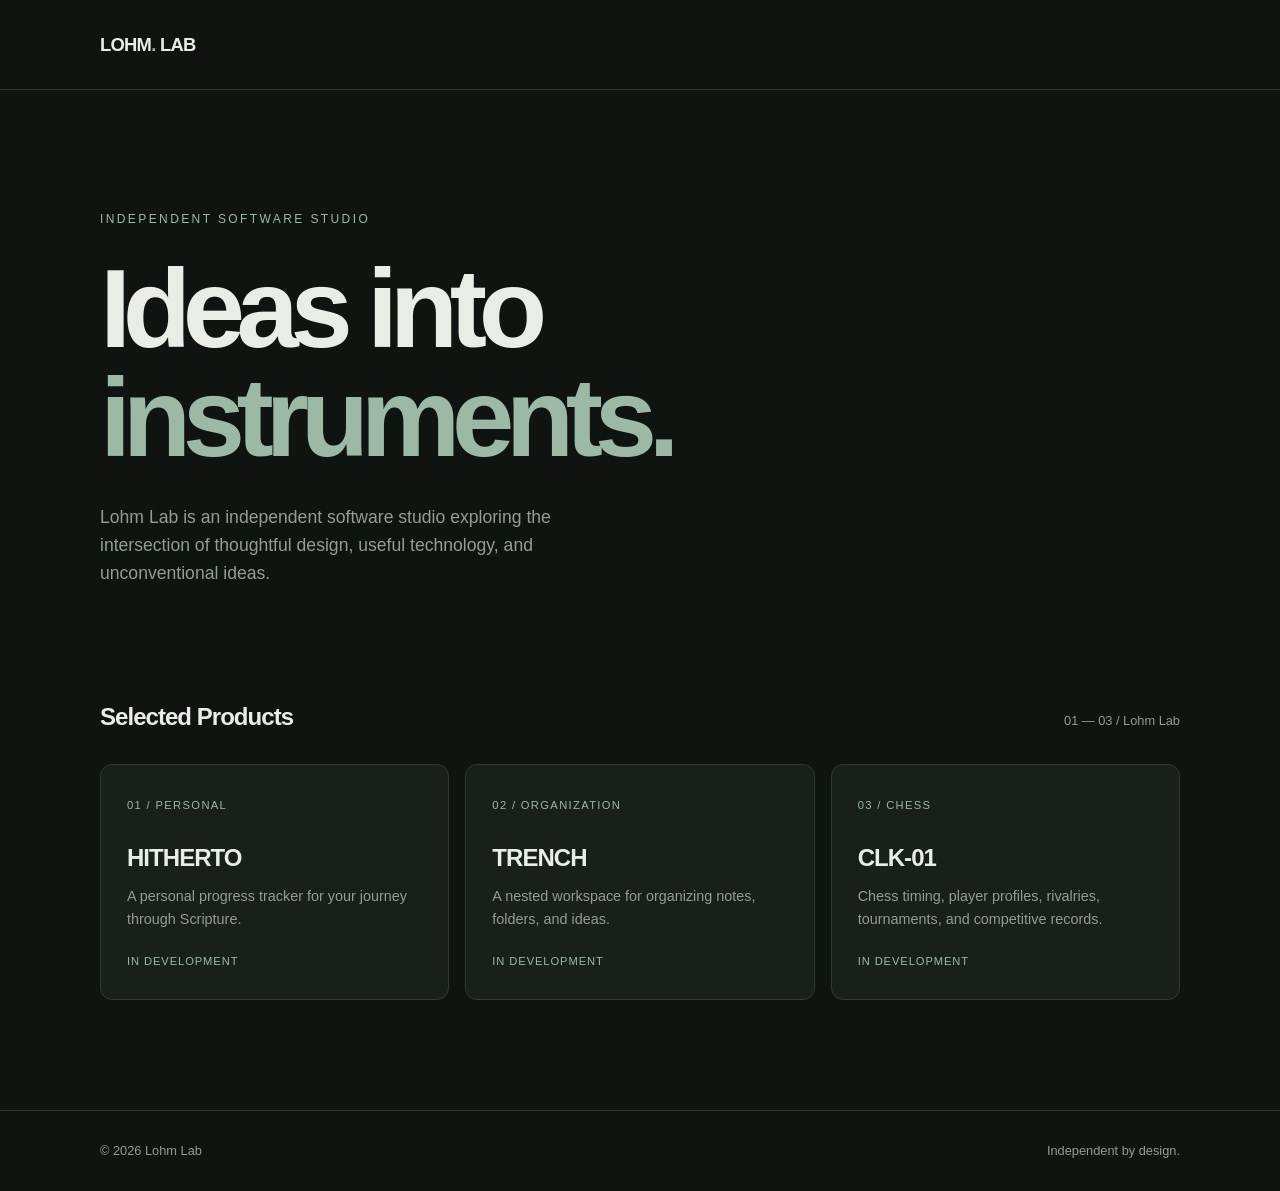
==== index.html @ 508ba2a9 "Create initial Lohm Lab homepage This file contains the complete HTML structure for the Lohm Lab web" ====
<!DOCTYPE html>
<html lang="en">
<head>
  <meta charset="UTF-8">
  <meta name="viewport" content="width=device-width, initial-scale=1.0">
  <meta name="theme-color" content="#101411">

  <title>Lohm Lab — Independent Software Studio</title>
  <meta name="description" content="Lohm Lab is an independent software studio creating thoughtful, useful digital products.">

  <style>
    :root {
      --background: #101411;
      --surface: #191f1b;
      --text: #e9ede6;
      --muted: #929d93;
      --accent: #9bb9a5;
      --border: #303a32;
    }

    * {
      box-sizing: border-box;
      margin: 0;
      padding: 0;
    }

    body {
      background: var(--background);
      color: var(--text);
      font-family: Inter, -apple-system, BlinkMacSystemFont,
        "Segoe UI", sans-serif;
      line-height: 1.6;
    }

    .container {
      width: min(1080px, 88%);
      margin: auto;
    }

    header {
      padding: 30px 0;
      border-bottom: 1px solid var(--border);
    }

    .brand {
      font-size: 1.15rem;
      font-weight: 650;
      letter-spacing: -0.04em;
    }

    .brand span {
      color: var(--accent);
    }

    .hero {
      padding: 120px 0 110px;
    }

    .eyebrow {
      color: var(--accent);
      font-size: .75rem;
      letter-spacing: .2em;
      text-transform: uppercase;
      margin-bottom: 24px;
    }

    h1 {
      font-size: clamp(3.5rem, 9vw, 7rem);
      line-height: .98;
      letter-spacing: -.075em;
      font-weight: 600;
      max-width: 850px;
    }

    h1 span {
      color: var(--accent);
    }

    .intro {
      color: var(--muted);
      font-size: 1.1rem;
      max-width: 490px;
      margin-top: 30px;
    }

    .section-heading {
      display: flex;
      justify-content: space-between;
      align-items: baseline;
      gap: 20px;
      margin-bottom: 28px;
    }

    h2 {
      font-size: 1.5rem;
      letter-spacing: -.04em;
    }

    .section-heading p {
      color: var(--muted);
      font-size: .8rem;
    }

    .products {
      display: grid;
      grid-template-columns: repeat(3, 1fr);
      gap: 16px;
      padding-bottom: 110px;
    }

    .product {
      background: var(--surface);
      border: 1px solid var(--border);
      border-radius: 12px;
      padding: 26px;
      min-height: 210px;
      transition: border-color .2s, transform .2s;
    }

    .product:hover {
      border-color: var(--accent);
      transform: translateY(-3px);
    }

    .product small {
      color: var(--accent);
      letter-spacing: .12em;
      font-size: .7rem;
    }

    .product h3 {
      font-size: 1.5rem;
      margin: 22px 0 8px;
      letter-spacing: -.04em;
    }

    .product p {
      color: var(--muted);
      font-size: .9rem;
    }

    .status {
      display: inline-block;
      margin-top: 22px;
      color: var(--accent);
      font-size: .7rem;
      letter-spacing: .08em;
      text-transform: uppercase;
    }

    footer {
      border-top: 1px solid var(--border);
      padding: 30px 0;
      color: var(--muted);
      font-size: .8rem;
    }

    .footer-content {
      display: flex;
      justify-content: space-between;
      flex-wrap: wrap;
      gap: 12px;
    }

    @media (max-width: 700px) {
      .hero {
        padding: 85px 0;
      }

      .products {
        grid-template-columns: 1fr;
      }

      .section-heading {
        align-items: flex-start;
        flex-direction: column;
      }
    }
  </style>
</head>

<body>
  <header>
    <div class="container brand">
      LOHM<span>.</span> LAB
    </div>
  </header>

  <main>
    <section class="container hero">
      <p class="eyebrow">Independent Software Studio</p>

      <h1>
        Ideas into<br>
        <span>instruments.</span>
      </h1>

      <p class="intro">
        Lohm Lab is an independent software studio
        exploring the intersection of thoughtful design,
        useful technology, and unconventional ideas.
      </p>
    </section>

    <section class="container">
      <div class="section-heading">
        <h2>Selected Products</h2>
        <p>01 — 03 / Lohm Lab</p>
      </div>

      <div class="products">
        <article class="product">
          <small>01 / PERSONAL</small>
          <h3>HITHERTO</h3>
          <p>
            A personal progress tracker for your journey
            through Scripture.
          </p>
          <span class="status">In Development</span>
        </article>

        <article class="product">
          <small>02 / ORGANIZATION</small>
          <h3>TRENCH</h3>
          <p>
            A nested workspace for organizing notes,
            folders, and ideas.
          </p>
          <span class="status">In Development</span>
        </article>

        <article class="product">
          <small>03 / CHESS</small>
          <h3>CLK-01</h3>
          <p>
            Chess timing, player profiles, rivalries,
            tournaments, and competitive records.
          </p>
          <span class="status">In Development</span>
        </article>
      </div>
    </section>
  </main>

  <footer>
    <div class="container footer-content">
      <span>© 2026 Lohm Lab</span>
      <span>Independent by design.</span>
    </div>
  </footer>
</body>
</html>
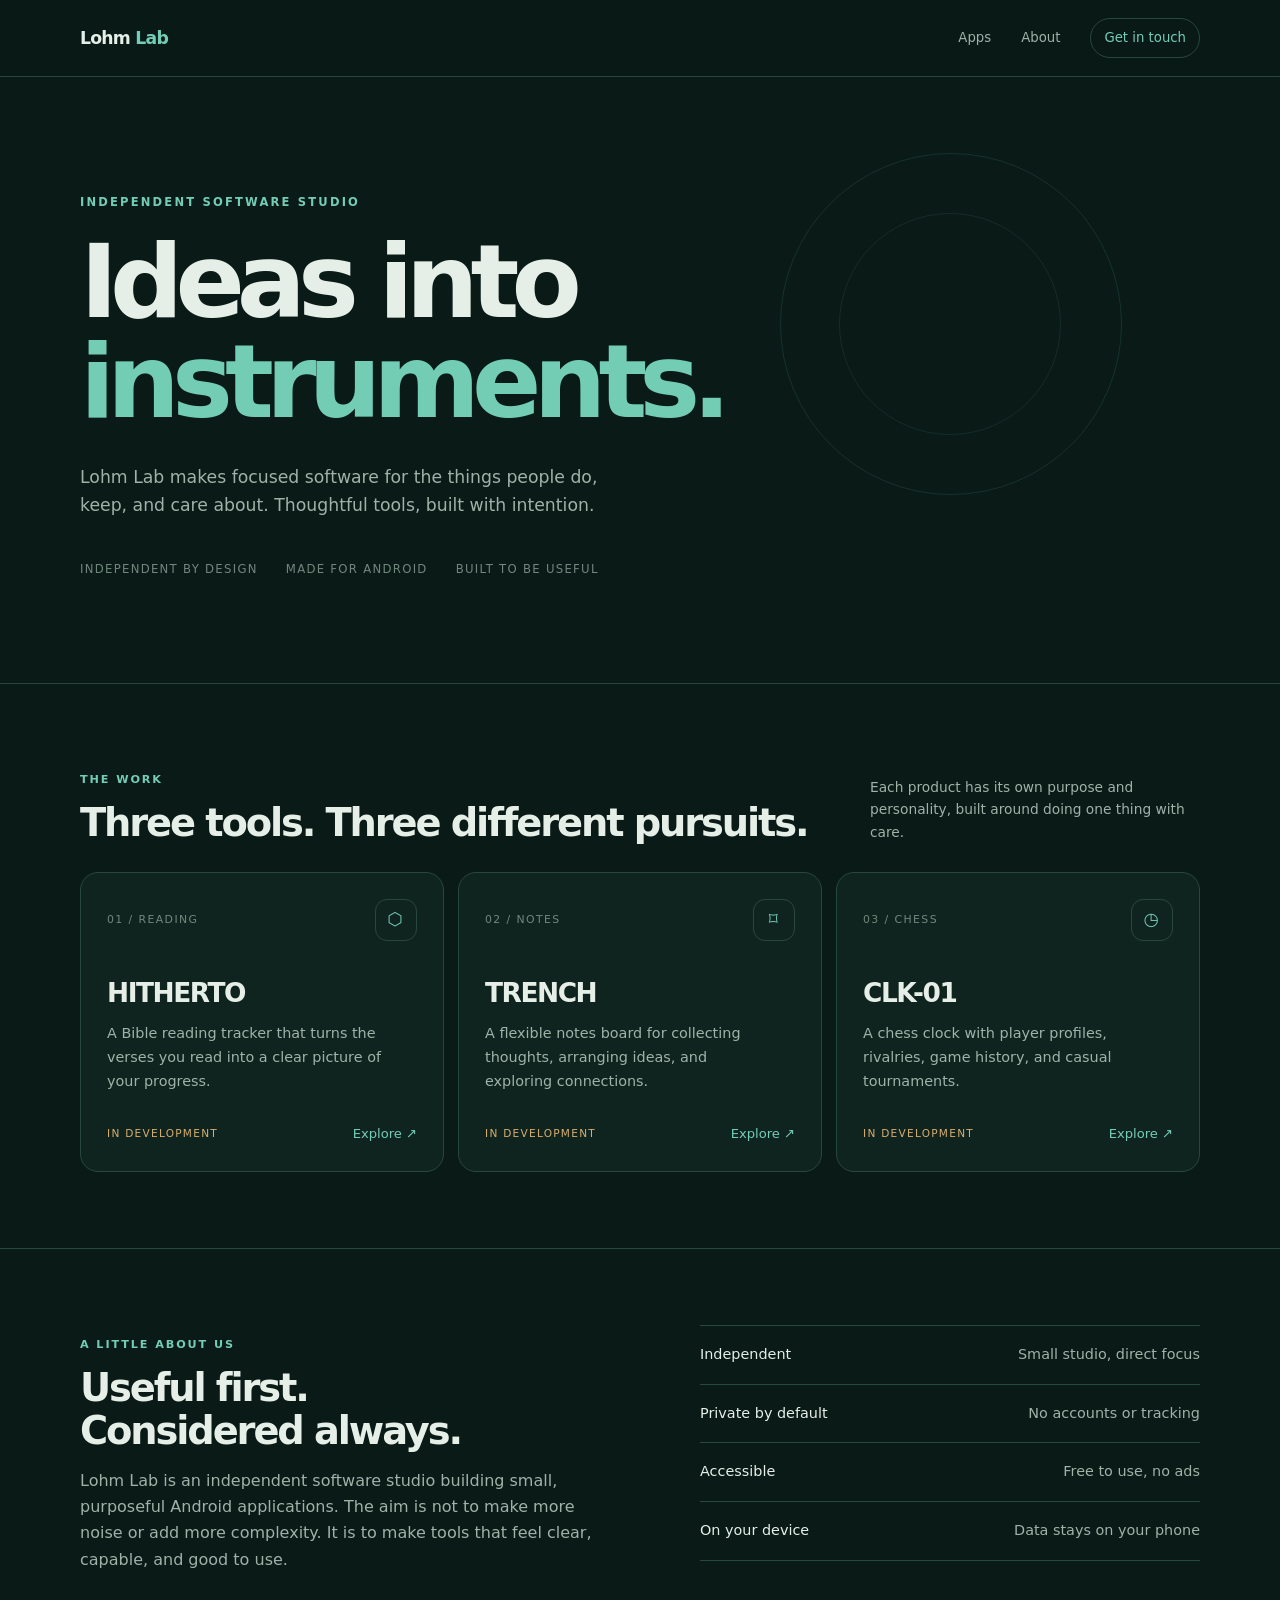
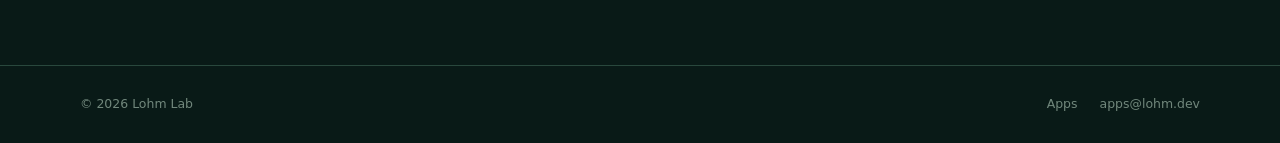
==== commit 46380b4a: "Add files via upload" ====
--- a/index.html
+++ b/index.html
@@ -1,253 +1,85 @@
-
-<!DOCTYPE html>
+<!doctype html>
 <html lang="en">
 <head>
-  <meta charset="UTF-8">
-  <meta name="viewport" content="width=device-width, initial-scale=1.0">
-  <meta name="theme-color" content="#101411">
+  <meta charset="utf-8">
+  <meta name="viewport" content="width=device-width, initial-scale=1">
+  <meta name="theme-color" content="#091a17">
+  <meta name="description" content="Lohm Lab is an independent software studio making thoughtful, useful Android apps.">
+  <title>Lohm Lab — Ideas into instruments.</title>
+  <link rel="stylesheet" href="/assets/site.css">
+</head>
+<body>
+<header class="site-header">
+  <div class="container header-inner">
+    <a class="brand" href="/" aria-label="Lohm Lab home">Lohm <span class="brand-mark">Lab</span></a>
+    <nav class="nav" aria-label="Main navigation">
+      <a href="/#apps">Apps</a>
+      <a href="/#about">About</a>
+      <a class="contact-link" href="mailto:apps@lohm.dev">Get in touch</a>
+    </nav>
+  </div>
+</header>
+<main>
+  <section class="container hero">
+    <p class="eyebrow">Independent software studio</p>
+    <h1>Ideas into<br><span>instruments.</span></h1>
+    <p class="hero-copy">Lohm Lab makes focused software for the things people do, keep, and care about. Thoughtful tools, built with intention.</p>
+    <div class="hero-meta"><span>Independent by design</span><span>Made for Android</span><span>Built to be useful</span></div>
+  </section>
 
-  <title>Lohm Lab — Independent Software Studio</title>
-  <meta name="description" content="Lohm Lab is an independent software studio creating thoughtful, useful digital products.">
+  <section class="section" id="apps">
+    <div class="container">
+      <div class="section-head">
+        <div><p class="section-kicker">The work</p><h2>Three tools. Three different pursuits.</h2></div>
+        <p class="section-note">Each product has its own purpose and personality, built around doing one thing with care.</p>
+      </div>
+      <div class="product-grid">
+        <a class="product-card" href="/hitherto/">
+          <div class="card-top"><span>01 / Reading</span><span class="card-symbol">⬡</span></div>
+          <h3>HITHERTO</h3>
+          <p>A Bible reading tracker that turns the verses you read into a clear picture of your progress.</p>
+          <div class="card-bottom"><span class="status">In development</span><span class="text-link">Explore</span></div>
+        </a>
+        <a class="product-card" href="/trench/">
+          <div class="card-top"><span>02 / Notes</span><span class="card-symbol">⌑</span></div>
+          <h3>TRENCH</h3>
+          <p>A flexible notes board for collecting thoughts, arranging ideas, and exploring connections.</p>
+          <div class="card-bottom"><span class="status">In development</span><span class="text-link">Explore</span></div>
+        </a>
+        <a class="product-card" href="/clk-01/">
+          <div class="card-top"><span>03 / Chess</span><span class="card-symbol">◷</span></div>
+          <h3>CLK-01</h3>
+          <p>A chess clock with player profiles, rivalries, game history, and casual tournaments.</p>
+          <div class="card-bottom"><span class="status">In development</span><span class="text-link">Explore</span></div>
+        </a>
+      </div>
+    </div>
+  </section>
 
-  <style>
-    :root {
-      --background: #101411;
-      --surface: #191f1b;
-      --text: #e9ede6;
-      --muted: #929d93;
-      --accent: #9bb9a5;
-      --border: #303a32;
-    }
-
-    * {
-      box-sizing: border-box;
-      margin: 0;
-      padding: 0;
-    }
-
-    body {
-      background: var(--background);
-      color: var(--text);
-      font-family: Inter, -apple-system, BlinkMacSystemFont,
-        "Segoe UI", sans-serif;
-      line-height: 1.6;
-    }
-
-    .container {
-      width: min(1080px, 88%);
-      margin: auto;
-    }
-
-    header {
-      padding: 30px 0;
-      border-bottom: 1px solid var(--border);
-    }
-
-    .brand {
-      font-size: 1.15rem;
-      font-weight: 650;
-      letter-spacing: -0.04em;
-    }
-
-    .brand span {
-      color: var(--accent);
-    }
-
-    .hero {
-      padding: 120px 0 110px;
-    }
-
-    .eyebrow {
-      color: var(--accent);
-      font-size: .75rem;
-      letter-spacing: .2em;
-      text-transform: uppercase;
-      margin-bottom: 24px;
-    }
-
-    h1 {
-      font-size: clamp(3.5rem, 9vw, 7rem);
-      line-height: .98;
-      letter-spacing: -.075em;
-      font-weight: 600;
-      max-width: 850px;
-    }
-
-    h1 span {
-      color: var(--accent);
-    }
-
-    .intro {
-      color: var(--muted);
-      font-size: 1.1rem;
-      max-width: 490px;
-      margin-top: 30px;
-    }
-
-    .section-heading {
-      display: flex;
-      justify-content: space-between;
-      align-items: baseline;
-      gap: 20px;
-      margin-bottom: 28px;
-    }
-
-    h2 {
-      font-size: 1.5rem;
-      letter-spacing: -.04em;
-    }
-
-    .section-heading p {
-      color: var(--muted);
-      font-size: .8rem;
-    }
-
-    .products {
-      display: grid;
-      grid-template-columns: repeat(3, 1fr);
-      gap: 16px;
-      padding-bottom: 110px;
-    }
-
-    .product {
-      background: var(--surface);
-      border: 1px solid var(--border);
-      border-radius: 12px;
-      padding: 26px;
-      min-height: 210px;
-      transition: border-color .2s, transform .2s;
-    }
-
-    .product:hover {
-      border-color: var(--accent);
-      transform: translateY(-3px);
-    }
-
-    .product small {
-      color: var(--accent);
-      letter-spacing: .12em;
-      font-size: .7rem;
-    }
-
-    .product h3 {
-      font-size: 1.5rem;
-      margin: 22px 0 8px;
-      letter-spacing: -.04em;
-    }
-
-    .product p {
-      color: var(--muted);
-      font-size: .9rem;
-    }
-
-    .status {
-      display: inline-block;
-      margin-top: 22px;
-      color: var(--accent);
-      font-size: .7rem;
-      letter-spacing: .08em;
-      text-transform: uppercase;
-    }
-
-    footer {
-      border-top: 1px solid var(--border);
-      padding: 30px 0;
-      color: var(--muted);
-      font-size: .8rem;
-    }
-
-    .footer-content {
-      display: flex;
-      justify-content: space-between;
-      flex-wrap: wrap;
-      gap: 12px;
-    }
-
-    @media (max-width: 700px) {
-      .hero {
-        padding: 85px 0;
-      }
-
-      .products {
-        grid-template-columns: 1fr;
-      }
-
-      .section-heading {
-        align-items: flex-start;
-        flex-direction: column;
-      }
-    }
-  </style>
-</head>
-
-<body>
-  <header>
-    <div class="container brand">
-      LOHM<span>.</span> LAB
+  <section class="section" id="about">
+    <div class="container principles">
+      <div>
+        <p class="section-kicker">A little about us</p>
+        <h2>Useful first.<br>Considered always.</h2>
+        <p class="principles-copy">Lohm Lab is an independent software studio building small, purposeful Android applications. The aim is not to make more noise or add more complexity. It is to make tools that feel clear, capable, and good to use.</p>
+      </div>
+      <div class="principles-list">
+        <div class="principle"><span>Independent</span><span>Small studio, direct focus</span></div>
+        <div class="principle"><span>Private by default</span><span>No accounts or tracking</span></div>
+        <div class="principle"><span>Accessible</span><span>Free to use, no ads</span></div>
+        <div class="principle"><span>On your device</span><span>Data stays on your phone</span></div>
+      </div>
     </div>
-  </header>
-
-  <main>
-    <section class="container hero">
-      <p class="eyebrow">Independent Software Studio</p>
-
-      <h1>
-        Ideas into<br>
-        <span>instruments.</span>
-      </h1>
-
-      <p class="intro">
-        Lohm Lab is an independent software studio
-        exploring the intersection of thoughtful design,
-        useful technology, and unconventional ideas.
-      </p>
-    </section>
-
-    <section class="container">
-      <div class="section-heading">
-        <h2>Selected Products</h2>
-        <p>01 — 03 / Lohm Lab</p>
-      </div>
-
-      <div class="products">
-        <article class="product">
-          <small>01 / PERSONAL</small>
-          <h3>HITHERTO</h3>
-          <p>
-            A personal progress tracker for your journey
-            through Scripture.
-          </p>
-          <span class="status">In Development</span>
-        </article>
-
-        <article class="product">
-          <small>02 / ORGANIZATION</small>
-          <h3>TRENCH</h3>
-          <p>
-            A nested workspace for organizing notes,
-            folders, and ideas.
-          </p>
-          <span class="status">In Development</span>
-        </article>
-
-        <article class="product">
-          <small>03 / CHESS</small>
-          <h3>CLK-01</h3>
-          <p>
-            Chess timing, player profiles, rivalries,
-            tournaments, and competitive records.
-          </p>
-          <span class="status">In Development</span>
-        </article>
-      </div>
-    </section>
-  </main>
-
-  <footer>
-    <div class="container footer-content">
-      <span>© 2026 Lohm Lab</span>
-      <span>Independent by design.</span>
+  </section>
+</main>
+<footer class="site-footer">
+  <div class="container footer-inner">
+    <span>© 2026 Lohm Lab</span>
+    <div class="footer-links">
+      <a href="/#apps">Apps</a>
+      <a href="mailto:apps@lohm.dev">apps@lohm.dev</a>
     </div>
-  </footer>
+  </div>
+</footer>
 </body>
 </html>
--- a/assets/site.css
+++ b/assets/site.css
@@ -0,0 +1,116 @@
+:root{
+  color-scheme:dark;
+  --bg:#091a17;
+  --surface:#10241f;
+  --surface-2:#163029;
+  --ink:#e6eee8;
+  --muted:#a0b2a8;
+  --faint:#71877c;
+  --accent:#73cdb5;
+  --accent-strong:#9be2ce;
+  --amber:#d6ad70;
+  --line:#29483d;
+  --max:1120px;
+  --radius:18px;
+}
+*{box-sizing:border-box}
+html{scroll-behavior:smooth;scroll-padding-top:100px}
+body{margin:0;background:var(--bg);color:var(--ink);font-family:Inter,ui-sans-serif,system-ui,-apple-system,"Segoe UI",sans-serif;line-height:1.65;-webkit-font-smoothing:antialiased}
+a{color:inherit;text-decoration:none}
+a:hover{color:var(--accent-strong)}
+button,a{-webkit-tap-highlight-color:transparent}
+.container{width:min(var(--max),calc(100% - 48px));margin-inline:auto}
+.site-header{position:sticky;top:0;z-index:20;background:rgba(9,26,23,.94);backdrop-filter:blur(14px);border-bottom:1px solid var(--line)}
+.header-inner{height:76px;display:flex;align-items:center;justify-content:space-between;gap:24px}
+.brand{font-size:1.08rem;font-weight:680;letter-spacing:-.045em}
+.brand-mark{color:var(--accent)}
+.nav{display:flex;align-items:center;gap:30px;color:var(--muted);font-size:.83rem}
+.nav a{transition:color .18s}
+.nav a:hover,.nav a[aria-current="page"]{color:var(--ink)}
+.nav .contact-link{color:var(--accent);border:1px solid var(--line);padding:8px 13px;border-radius:999px}
+.menu-toggle{display:none}
+.eyebrow{margin:0 0 20px;color:var(--accent);font-size:.72rem;font-weight:700;letter-spacing:.19em;text-transform:uppercase}
+.hero{padding:116px 0 104px;position:relative}
+.hero:after{content:"";position:absolute;width:340px;height:340px;border:1px solid rgba(115,205,181,.13);border-radius:50%;right:7%;top:76px;pointer-events:none}
+.hero:before{content:"";position:absolute;width:220px;height:220px;border:1px solid rgba(115,205,181,.1);border-radius:50%;right:12.4%;top:136px;pointer-events:none}
+.hero h1{max-width:850px;margin:0;font-size:clamp(3.5rem,8vw,7rem);font-weight:570;letter-spacing:-.078em;line-height:.98}
+.hero h1 span{color:var(--accent)}
+.hero-copy{max-width:560px;margin:30px 0 0;color:var(--muted);font-size:1.08rem}
+.hero-meta{display:flex;gap:28px;flex-wrap:wrap;margin-top:40px;color:var(--faint);font-size:.73rem;letter-spacing:.11em;text-transform:uppercase}
+.section{padding:76px 0;border-top:1px solid var(--line)}
+.section-head{display:flex;justify-content:space-between;align-items:end;gap:24px;margin-bottom:28px}
+.section-kicker{color:var(--accent);font-size:.7rem;font-weight:700;letter-spacing:.17em;text-transform:uppercase}
+h2{font-size:clamp(1.8rem,3vw,2.5rem);line-height:1.12;letter-spacing:-.055em;font-weight:570;margin:8px 0 0}
+.section-note{max-width:330px;color:var(--muted);font-size:.86rem;margin:0}
+.product-grid{display:grid;grid-template-columns:repeat(3,1fr);gap:14px}
+.product-card{min-height:300px;padding:26px;display:flex;flex-direction:column;background:var(--surface);border:1px solid var(--line);border-radius:var(--radius);transition:border-color .2s,transform .2s}
+.product-card:hover{border-color:var(--accent);transform:translateY(-3px)}
+.card-top{display:flex;justify-content:space-between;align-items:center;color:var(--faint);font-size:.68rem;letter-spacing:.13em;text-transform:uppercase}
+.card-symbol{width:42px;height:42px;border:1px solid var(--line);border-radius:12px;display:grid;place-items:center;color:var(--accent);font-size:1.1rem}
+.product-card h3{font-size:1.65rem;letter-spacing:-.055em;margin:30px 0 8px}
+.product-card p{color:var(--muted);font-size:.9rem;margin:0;max-width:290px}
+.card-bottom{display:flex;align-items:center;justify-content:space-between;gap:12px;margin-top:auto;padding-top:28px}
+.status{color:var(--amber);font-size:.66rem;letter-spacing:.12em;text-transform:uppercase}
+.text-link{color:var(--accent);font-size:.82rem}
+.text-link:after{content:" ↗";transition:transform .2s}
+.text-link:hover:after{display:inline-block;transform:translate(3px,-2px)}
+.principles{display:grid;grid-template-columns:1.1fr 1fr;gap:70px;align-items:start}
+.principles-copy{max-width:540px;color:var(--muted);font-size:1rem}
+.principles-list{border-top:1px solid var(--line)}
+.principle{display:flex;justify-content:space-between;gap:20px;padding:17px 0;border-bottom:1px solid var(--line);font-size:.9rem}
+.principle span:last-child{color:var(--muted);text-align:right}
+.site-footer{border-top:1px solid var(--line);padding:28px 0;color:var(--faint);font-size:.78rem}
+.footer-inner{display:flex;justify-content:space-between;align-items:center;gap:20px;flex-wrap:wrap}
+.footer-links{display:flex;gap:22px;flex-wrap:wrap}
+.footer-links a:hover{color:var(--ink)}
+/* Product pages */
+.product-hero{padding:86px 0 74px;border-bottom:1px solid var(--line)}
+.breadcrumb{font-size:.76rem;color:var(--faint);margin-bottom:46px}
+.breadcrumb a{color:var(--muted)}
+.product-hero-grid{display:grid;grid-template-columns:1.15fr .85fr;gap:64px;align-items:center}
+.product-hero h1{font-size:clamp(3.4rem,7vw,6.1rem);line-height:.94;letter-spacing:-.08em;font-weight:590;margin:0}
+.product-subtitle{font-size:1.15rem;color:var(--accent);margin:18px 0 0;letter-spacing:-.02em}
+.product-description{max-width:600px;color:var(--muted);font-size:1rem;margin:24px 0 0}
+.product-meta{display:flex;gap:12px;flex-wrap:wrap;margin-top:28px}
+.meta-chip{border:1px solid var(--line);border-radius:999px;padding:7px 12px;color:var(--muted);font-size:.7rem;letter-spacing:.08em;text-transform:uppercase}
+.visual-panel{min-height:270px;border:1px solid var(--line);border-radius:24px;background:linear-gradient(145deg,rgba(22,48,41,.85),rgba(16,36,31,.6));display:grid;place-items:center;position:relative;overflow:hidden}
+.visual-panel:before,.visual-panel:after{content:"";position:absolute;border:1px solid rgba(115,205,181,.2);border-radius:50%;width:220px;height:220px}
+.visual-panel:after{width:310px;height:310px}
+.visual-glyph{position:relative;z-index:1;color:var(--accent);font-size:5rem;font-weight:300;letter-spacing:-.08em}
+.visual-caption{position:absolute;bottom:18px;left:20px;color:var(--faint);font-size:.65rem;letter-spacing:.15em;text-transform:uppercase}
+.product-section{padding:66px 0;border-bottom:1px solid var(--line)}
+.product-section h2{font-size:2rem;margin:0 0 16px}
+.lead{max-width:760px;color:var(--muted);font-size:1.03rem;margin:0}
+.feature-grid{display:grid;grid-template-columns:repeat(3,1fr);gap:12px;margin-top:30px}
+.feature{background:var(--surface);border:1px solid var(--line);border-radius:14px;padding:21px}
+.feature-number{font-size:.67rem;color:var(--accent);letter-spacing:.14em}
+.feature h3{font-size:1rem;letter-spacing:-.025em;margin:13px 0 7px}
+.feature p{font-size:.84rem;color:var(--muted);margin:0}
+.details-grid{display:grid;grid-template-columns:1fr 1fr;gap:50px}
+.detail-block h3{font-size:.75rem;color:var(--accent);letter-spacing:.15em;text-transform:uppercase;margin:0 0 14px}
+.detail-block p,.detail-block li{color:var(--muted);font-size:.9rem}
+.detail-block ul{padding-left:19px;margin:0}
+.detail-block li+li{margin-top:7px}
+.note-panel{padding:22px 24px;border-left:2px solid var(--amber);background:rgba(214,173,112,.06);color:var(--muted);font-size:.86rem;margin-top:26px}
+.legal-links{display:flex;gap:22px;flex-wrap:wrap;margin-top:18px;font-size:.83rem}
+.legal-links a{color:var(--accent)}
+.product-cta{display:flex;align-items:center;justify-content:space-between;gap:24px;padding:30px;border:1px solid var(--line);border-radius:18px;background:var(--surface)}
+.product-cta p{margin:6px 0 0;color:var(--muted);font-size:.86rem}
+@media(max-width:800px){
+ .hero{padding:90px 0 82px}.hero:before,.hero:after{right:-100px;opacity:.5}
+ .product-grid{grid-template-columns:1fr}.product-card{min-height:240px}
+ .principles,.product-hero-grid,.details-grid{grid-template-columns:1fr;gap:30px}
+ .visual-panel{min-height:220px;grid-row:1}
+ .feature-grid{grid-template-columns:1fr 1fr}
+ .section-head{align-items:flex-start;flex-direction:column}
+}
+@media(max-width:560px){
+ .container{width:min(var(--max),calc(100% - 36px))}
+ .header-inner{height:66px}.nav{gap:15px;font-size:.76rem}.nav .contact-link{padding:6px 10px}
+ .hero{padding:78px 0 70px}.hero h1{font-size:clamp(3.2rem,16vw,5rem)}.hero-copy{font-size:.98rem}
+ .section{padding:58px 0}.feature-grid{grid-template-columns:1fr}
+ .product-hero{padding:58px 0}.breadcrumb{margin-bottom:34px}
+ .product-hero h1{font-size:clamp(3.3rem,17vw,5rem)}
+ .product-cta{align-items:flex-start;flex-direction:column}
+ .footer-inner{align-items:flex-start;flex-direction:column}
+}
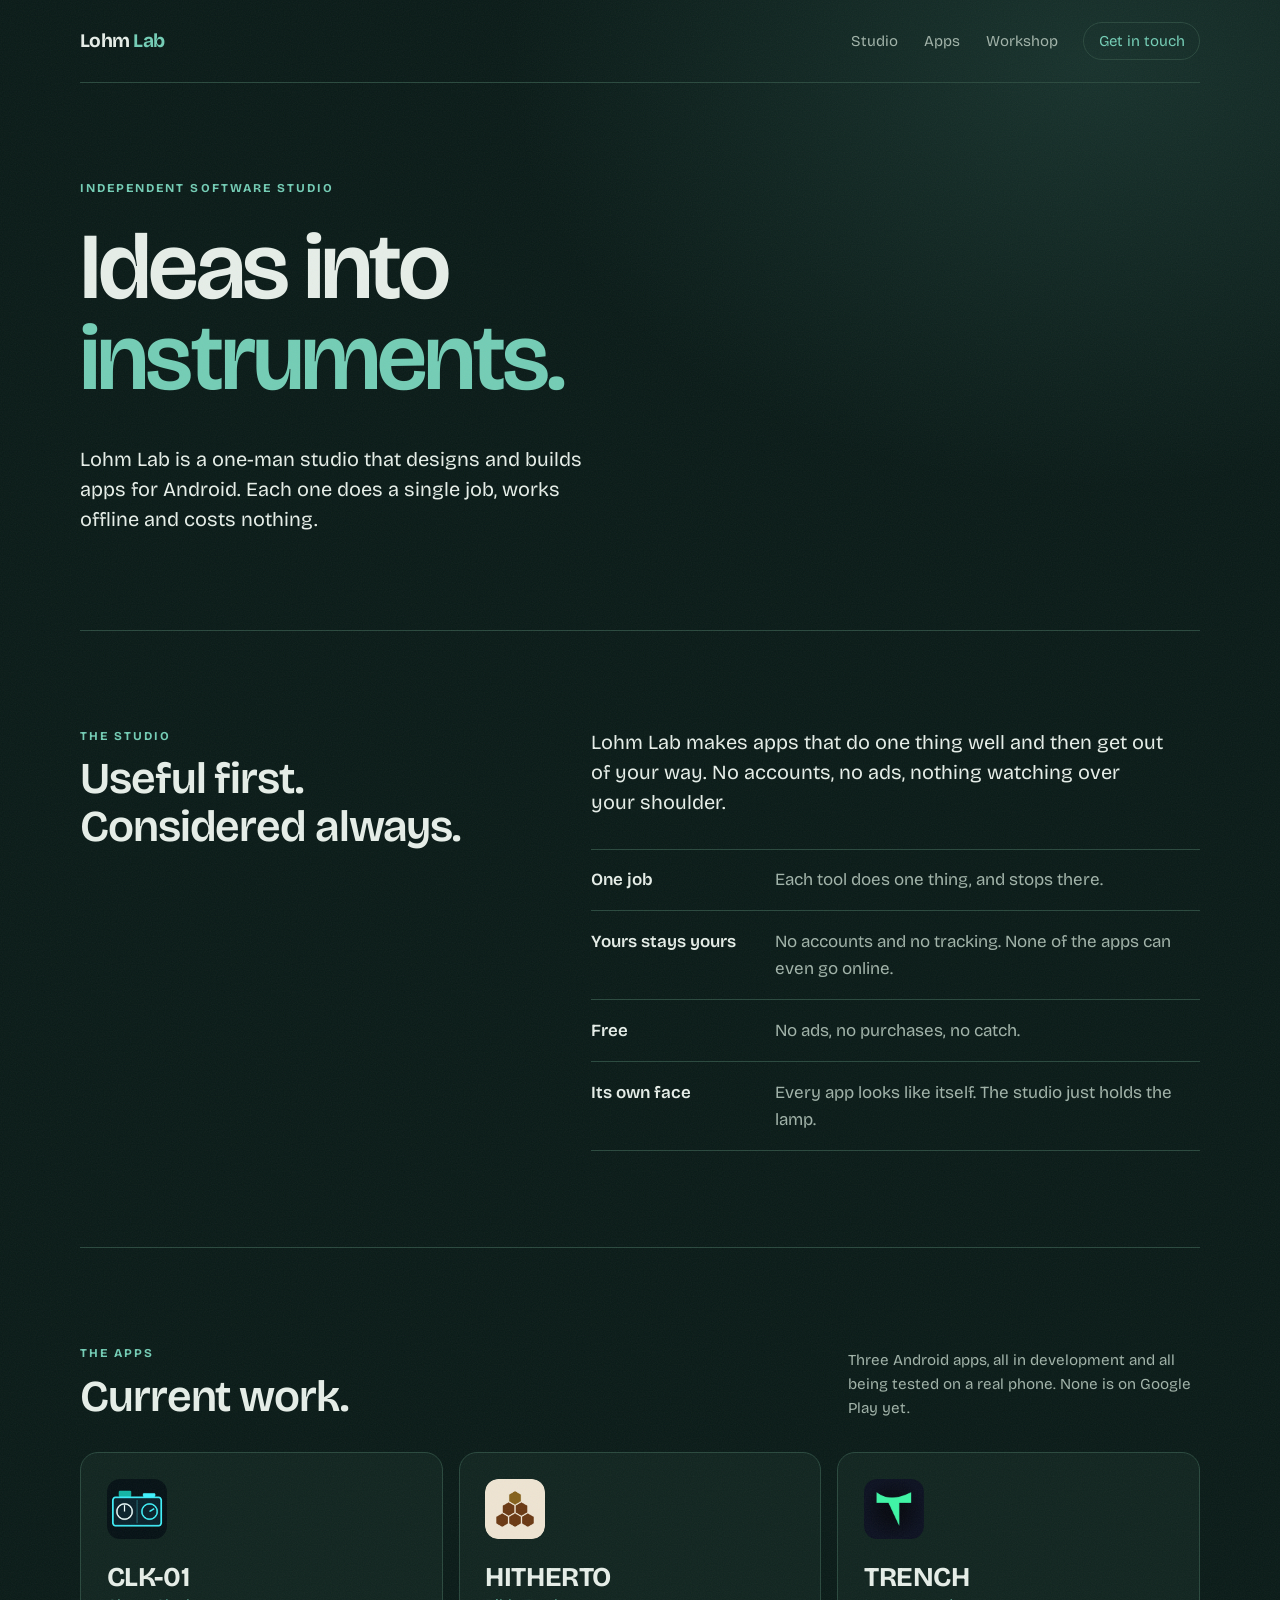
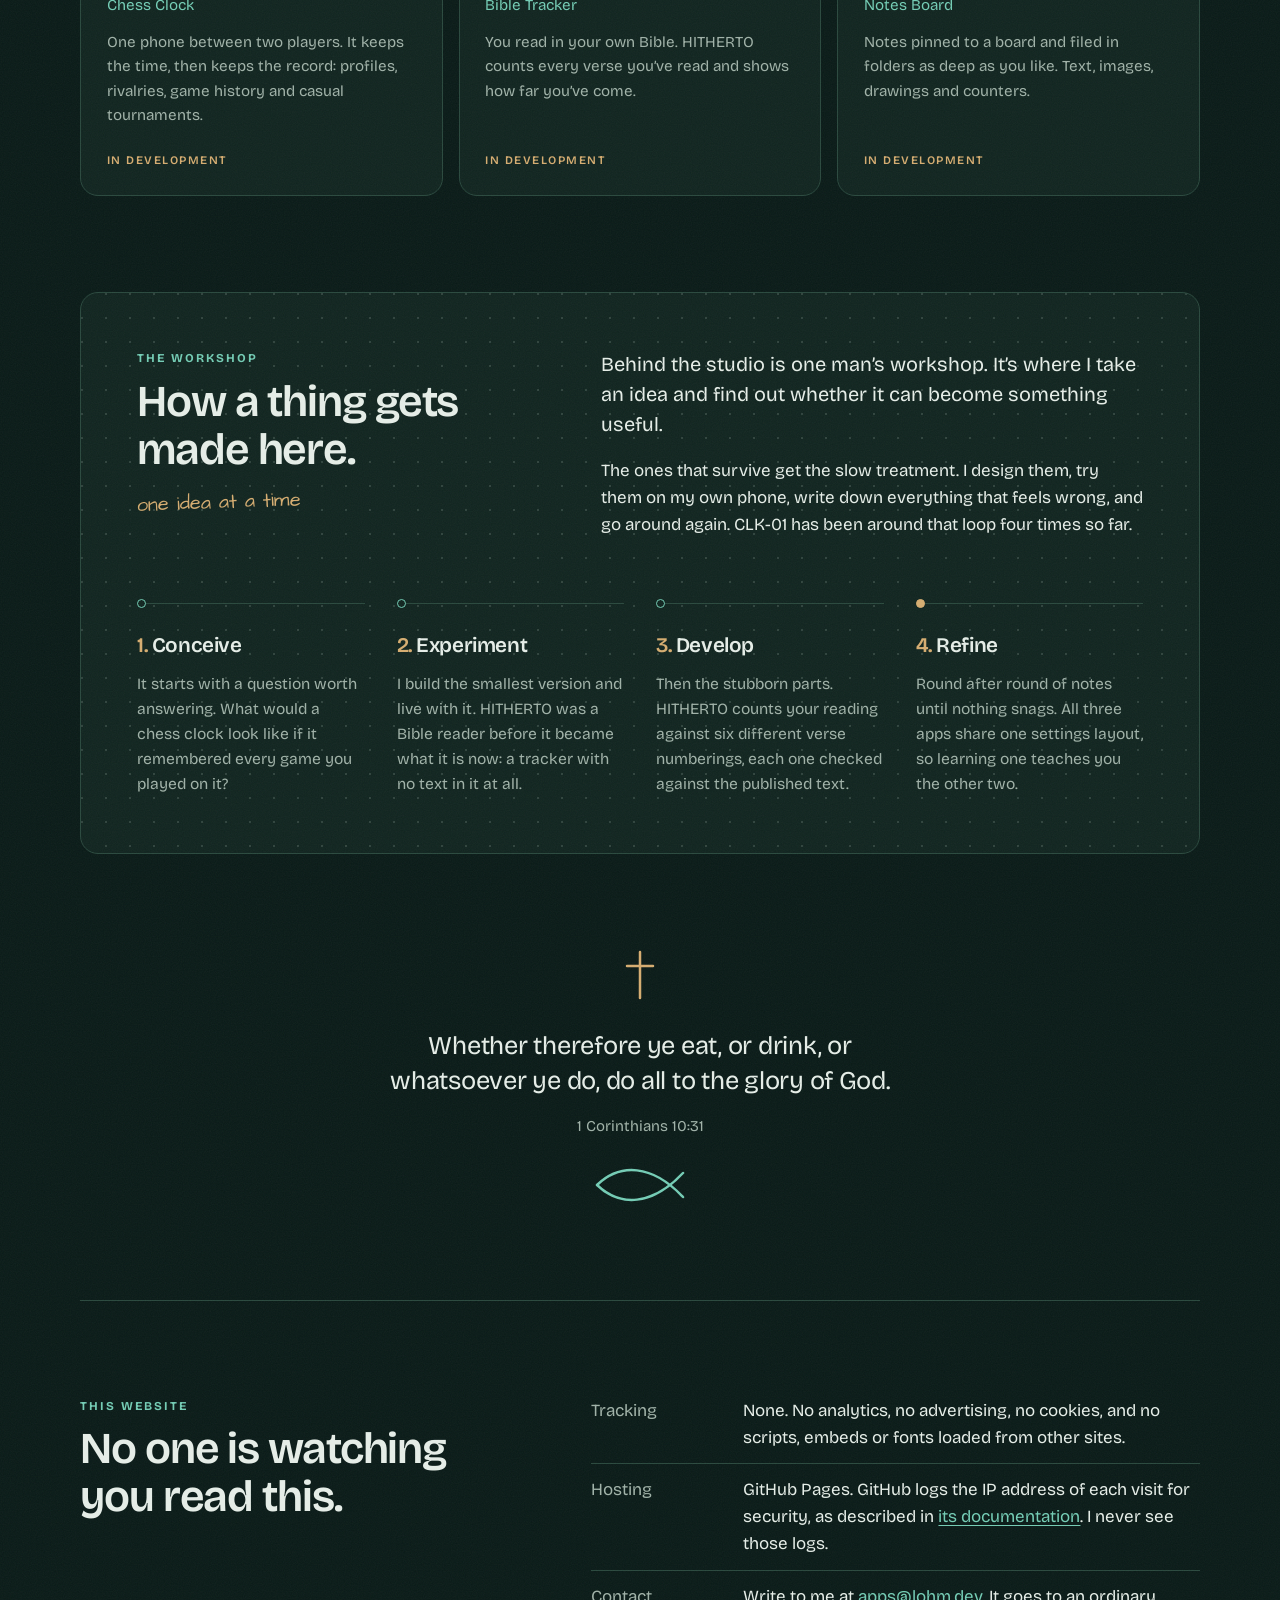
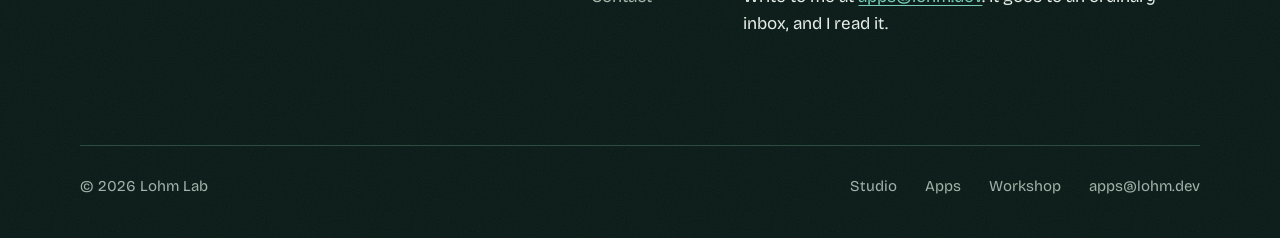
==== commit 97385667: "Add files via upload" ====
--- a/index.html
+++ b/index.html
@@ -1,85 +1,162 @@
 <!doctype html>
 <html lang="en">
 <head>
-  <meta charset="utf-8">
-  <meta name="viewport" content="width=device-width, initial-scale=1">
-  <meta name="theme-color" content="#091a17">
-  <meta name="description" content="Lohm Lab is an independent software studio making thoughtful, useful Android apps.">
-  <title>Lohm Lab — Ideas into instruments.</title>
-  <link rel="stylesheet" href="/assets/site.css">
+<meta charset="utf-8">
+<meta name="viewport" content="width=device-width, initial-scale=1">
+<title>Lohm Lab | Ideas into instruments</title>
+<meta name="description" content="Lohm Lab is a one-man software studio making free, offline Android apps: CLK-01, a chess clock; HITHERTO, a Bible reading tracker; and TRENCH, a notes board.">
+<link rel="canonical" href="https://lohm.dev/">
+<meta name="theme-color" content="#091A17">
+<meta property="og:site_name" content="Lohm Lab">
+<meta property="og:type" content="website">
+<meta property="og:title" content="Lohm Lab | Ideas into instruments">
+<meta property="og:description" content="Lohm Lab is a one-man software studio making free, offline Android apps: CLK-01, a chess clock; HITHERTO, a Bible reading tracker; and TRENCH, a notes board.">
+<meta property="og:url" content="https://lohm.dev/">
+<meta property="og:image" content="https://lohm.dev/assets/og.png">
+<meta property="og:image:width" content="1200">
+<meta property="og:image:height" content="630">
+<meta property="og:image:alt" content="Lohm Lab. Ideas into instruments.">
+<meta name="twitter:card" content="summary_large_image">
+<link rel="icon" href="/favicon.ico" sizes="32x32">
+<link rel="icon" href="/favicon.svg" type="image/svg+xml">
+<link rel="apple-touch-icon" href="/apple-touch-icon.png">
+<link rel="preload" href="/assets/fonts/bricolage-grotesque-latin.woff2" as="font" type="font/woff2" crossorigin>
+<link rel="stylesheet" href="/assets/site.css">
 </head>
-<body>
-<header class="site-header">
-  <div class="container header-inner">
-    <a class="brand" href="/" aria-label="Lohm Lab home">Lohm <span class="brand-mark">Lab</span></a>
-    <nav class="nav" aria-label="Main navigation">
-      <a href="/#apps">Apps</a>
-      <a href="/#about">About</a>
-      <a class="contact-link" href="mailto:apps@lohm.dev">Get in touch</a>
-    </nav>
-  </div>
+<body class="home">
+<a class="skip" href="#main">Skip to content</a>
+<header class="wrap masthead">
+  <a class="masthead-name" href="/">Lohm <span>Lab</span></a>
+  <nav aria-label="Main">
+    <a href="/#studio">Studio</a>
+    <a href="/#work">Apps</a>
+    <a href="/#workshop">Workshop</a>
+    <a class="pill" href="mailto:apps@lohm.dev">Get in touch</a>
+  </nav>
 </header>
-<main>
-  <section class="container hero">
-    <p class="eyebrow">Independent software studio</p>
-    <h1>Ideas into<br><span>instruments.</span></h1>
-    <p class="hero-copy">Lohm Lab makes focused software for the things people do, keep, and care about. Thoughtful tools, built with intention.</p>
-    <div class="hero-meta"><span>Independent by design</span><span>Made for Android</span><span>Built to be useful</span></div>
-  </section>
-
-  <section class="section" id="apps">
-    <div class="container">
-      <div class="section-head">
-        <div><p class="section-kicker">The work</p><h2>Three tools. Three different pursuits.</h2></div>
-        <p class="section-note">Each product has its own purpose and personality, built around doing one thing with care.</p>
-      </div>
-      <div class="product-grid">
-        <a class="product-card" href="/hitherto/">
-          <div class="card-top"><span>01 / Reading</span><span class="card-symbol">⬡</span></div>
-          <h3>HITHERTO</h3>
-          <p>A Bible reading tracker that turns the verses you read into a clear picture of your progress.</p>
-          <div class="card-bottom"><span class="status">In development</span><span class="text-link">Explore</span></div>
-        </a>
-        <a class="product-card" href="/trench/">
-          <div class="card-top"><span>02 / Notes</span><span class="card-symbol">⌑</span></div>
-          <h3>TRENCH</h3>
-          <p>A flexible notes board for collecting thoughts, arranging ideas, and exploring connections.</p>
-          <div class="card-bottom"><span class="status">In development</span><span class="text-link">Explore</span></div>
-        </a>
-        <a class="product-card" href="/clk-01/">
-          <div class="card-top"><span>03 / Chess</span><span class="card-symbol">◷</span></div>
-          <h3>CLK-01</h3>
-          <p>A chess clock with player profiles, rivalries, game history, and casual tournaments.</p>
-          <div class="card-bottom"><span class="status">In development</span><span class="text-link">Explore</span></div>
-        </a>
-      </div>
+<main id="main">
+  <section class="wrap hero">
+    <div>
+      <p class="kicker">Independent software studio</p>
+      <h1>Ideas into <span>instruments.</span></h1>
+      <p class="hero-copy">Lohm Lab is a one-man studio that designs and
+      builds apps for Android. Each one does a single job, works offline
+      and costs nothing.</p>
     </div>
   </section>
 
-  <section class="section" id="about">
-    <div class="container principles">
+  <section class="wrap story" id="studio">
+    <div>
+      <p class="kicker">The studio</p>
+      <h2 class="section-title">Useful first.<br>Considered always.</h2>
+    </div>
+    <div class="story-text">
+      <p>Lohm Lab makes apps that do one thing well and then get out of
+      your way. No accounts, no ads, nothing watching over your shoulder.</p>
+      <dl class="principle-list">
+        <div><dt>One job</dt><dd>Each tool does one thing, and stops there.</dd></div>
+        <div><dt>Yours stays yours</dt><dd>No accounts and no tracking. None of the apps can even go online.</dd></div>
+        <div><dt>Free</dt><dd>No ads, no purchases, no catch.</dd></div>
+        <div><dt>Its own face</dt><dd>Every app looks like itself. The studio just holds the lamp.</dd></div>
+      </dl>
+    </div>
+  </section>
+
+  <section class="wrap work" id="work">
+    <div class="work-head">
       <div>
-        <p class="section-kicker">A little about us</p>
-        <h2>Useful first.<br>Considered always.</h2>
-        <p class="principles-copy">Lohm Lab is an independent software studio building small, purposeful Android applications. The aim is not to make more noise or add more complexity. It is to make tools that feel clear, capable, and good to use.</p>
+        <p class="kicker">The apps</p>
+        <h2 class="section-title">Current work.</h2>
       </div>
-      <div class="principles-list">
-        <div class="principle"><span>Independent</span><span>Small studio, direct focus</span></div>
-        <div class="principle"><span>Private by default</span><span>No accounts or tracking</span></div>
-        <div class="principle"><span>Accessible</span><span>Free to use, no ads</span></div>
-        <div class="principle"><span>On your device</span><span>Data stays on your phone</span></div>
+      <p>Three Android apps, all in development and all being tested on a
+      real phone. None is on Google Play yet.</p>
+    </div>
+    <ul class="cards">
+      <li class="card">
+        <a href="/clk-01/">
+          <img src="/assets/icons/clk-01.png" alt="" width="60" height="60">
+          <h3>CLK-01</h3>
+          <p class="kind">Chess Clock</p>
+          <p class="what">One phone between two players. It keeps the time, then keeps the record: profiles, rivalries, game history and casual tournaments.</p>
+          <p class="status">In development</p>
+        </a>
+      </li>
+      <li class="card">
+        <a href="/hitherto/">
+          <img src="/assets/icons/hitherto.png" alt="" width="60" height="60">
+          <h3>HITHERTO</h3>
+          <p class="kind">Bible Tracker</p>
+          <p class="what">You read in your own Bible. HITHERTO counts every verse you&rsquo;ve read and shows how far you&rsquo;ve come.</p>
+          <p class="status">In development</p>
+        </a>
+      </li>
+      <li class="card">
+        <a href="/trench/">
+          <img src="/assets/icons/trench.png" alt="" width="60" height="60">
+          <h3>TRENCH</h3>
+          <p class="kind">Notes Board</p>
+          <p class="what">Notes pinned to a board and filed in folders as deep as you like. Text, images, drawings and counters.</p>
+          <p class="status">In development</p>
+        </a>
+      </li>
+    </ul>
+  </section>
+
+  <div class="wrap">
+  <section class="workshop" id="workshop">
+    <div class="workshop-head">
+      <div>
+        <p class="kicker">The workshop</p>
+        <h2 class="section-title">How a thing gets made here.</h2>
+        <p class="workshop-note">one idea at a time</p>
+      </div>
+      <div class="workshop-text">
+        <p>Behind the studio is one man&rsquo;s workshop. It&rsquo;s where
+        I take an idea and find out whether it can become something
+        useful.</p>
+        <p>The ones that survive get the slow treatment. I design them,
+        try them on my own phone, write down everything that feels wrong,
+        and go around again. CLK-01 has been around that loop four times
+        so far.</p>
       </div>
     </div>
+    <ol class="steps">
+      <li><h3>Conceive</h3><p>It starts with a question worth answering. What would a chess clock look like if it remembered every game you played on it?</p></li>
+      <li><h3>Experiment</h3><p>I build the smallest version and live with it. HITHERTO was a Bible reader before it became what it is now: a tracker with no text in it at all.</p></li>
+      <li><h3>Develop</h3><p>Then the stubborn parts. HITHERTO counts your reading against six different verse numberings, each one checked against the published text.</p></li>
+      <li><h3>Refine</h3><p>Round after round of notes until nothing snags. All three apps share one settings layout, so learning one teaches you the other two.</p></li>
+    </ol>
+  </section>
+  </div>
+
+  <section class="wrap mark">
+    <svg width="34" height="50" viewBox="0 0 34 50" role="img" aria-label="A cross"><path d="M17 2v46M4 16h26" fill="none" stroke="#D6AD70" stroke-width="2.5" stroke-linecap="round"/></svg>
+    <blockquote>Whether therefore ye eat, or drink, or whatsoever ye do,
+    do all to the glory of God.</blockquote>
+    <cite>1 Corinthians 10:31</cite>
+    <svg width="92" height="38" viewBox="0 0 92 38" role="img" aria-label="An ichthys, the fish symbol"><path d="M3 19C26-3 58-2 89 31M3 19c23 22 55 21 86-12" fill="none" stroke="#73CDB5" stroke-width="2.5" stroke-linecap="round"/></svg>
+  </section>
+
+  <section class="wrap fineprint" id="contact">
+    <div>
+      <p class="kicker">This website</p>
+      <h2 class="section-title">No one is watching you read this.</h2>
+    </div>
+      <dl class="facts">
+        <dt>Tracking</dt><dd>None. No analytics, no advertising, no cookies, and no scripts, embeds or fonts loaded from other sites.</dd>
+        <dt>Hosting</dt><dd>GitHub Pages. GitHub logs the IP address of each visit for security, as described in <a href="https://docs.github.com/en/pages/getting-started-with-github-pages/what-is-github-pages">its documentation</a>. I never see those logs.</dd>
+        <dt>Contact</dt><dd>Write to me at <a href="mailto:apps@lohm.dev">apps@lohm.dev</a>. It goes to an ordinary inbox, and I read it.</dd>
+      </dl>
   </section>
 </main>
-<footer class="site-footer">
-  <div class="container footer-inner">
-    <span>© 2026 Lohm Lab</span>
-    <div class="footer-links">
-      <a href="/#apps">Apps</a>
-      <a href="mailto:apps@lohm.dev">apps@lohm.dev</a>
-    </div>
-  </div>
+<footer class="wrap colophon">
+  <span>&copy; 2026 Lohm Lab</span>
+  <nav aria-label="Footer">
+    <a href="/#studio">Studio</a>
+    <a href="/#work">Apps</a>
+    <a href="/#workshop">Workshop</a>
+    <a href="mailto:apps@lohm.dev">apps@lohm.dev</a>
+  </nav>
 </footer>
 </body>
 </html>
--- a/assets/site.css
+++ b/assets/site.css
@@ -1,116 +1,964 @@
-:root{
-  color-scheme:dark;
-  --bg:#091a17;
-  --surface:#10241f;
-  --surface-2:#163029;
-  --ink:#e6eee8;
-  --muted:#a0b2a8;
-  --faint:#71877c;
-  --accent:#73cdb5;
-  --accent-strong:#9be2ce;
-  --amber:#d6ad70;
-  --line:#29483d;
-  --max:1120px;
-  --radius:18px;
-}
-*{box-sizing:border-box}
-html{scroll-behavior:smooth;scroll-padding-top:100px}
-body{margin:0;background:var(--bg);color:var(--ink);font-family:Inter,ui-sans-serif,system-ui,-apple-system,"Segoe UI",sans-serif;line-height:1.65;-webkit-font-smoothing:antialiased}
-a{color:inherit;text-decoration:none}
-a:hover{color:var(--accent-strong)}
-button,a{-webkit-tap-highlight-color:transparent}
-.container{width:min(var(--max),calc(100% - 48px));margin-inline:auto}
-.site-header{position:sticky;top:0;z-index:20;background:rgba(9,26,23,.94);backdrop-filter:blur(14px);border-bottom:1px solid var(--line)}
-.header-inner{height:76px;display:flex;align-items:center;justify-content:space-between;gap:24px}
-.brand{font-size:1.08rem;font-weight:680;letter-spacing:-.045em}
-.brand-mark{color:var(--accent)}
-.nav{display:flex;align-items:center;gap:30px;color:var(--muted);font-size:.83rem}
-.nav a{transition:color .18s}
-.nav a:hover,.nav a[aria-current="page"]{color:var(--ink)}
-.nav .contact-link{color:var(--accent);border:1px solid var(--line);padding:8px 13px;border-radius:999px}
-.menu-toggle{display:none}
-.eyebrow{margin:0 0 20px;color:var(--accent);font-size:.72rem;font-weight:700;letter-spacing:.19em;text-transform:uppercase}
-.hero{padding:116px 0 104px;position:relative}
-.hero:after{content:"";position:absolute;width:340px;height:340px;border:1px solid rgba(115,205,181,.13);border-radius:50%;right:7%;top:76px;pointer-events:none}
-.hero:before{content:"";position:absolute;width:220px;height:220px;border:1px solid rgba(115,205,181,.1);border-radius:50%;right:12.4%;top:136px;pointer-events:none}
-.hero h1{max-width:850px;margin:0;font-size:clamp(3.5rem,8vw,7rem);font-weight:570;letter-spacing:-.078em;line-height:.98}
-.hero h1 span{color:var(--accent)}
-.hero-copy{max-width:560px;margin:30px 0 0;color:var(--muted);font-size:1.08rem}
-.hero-meta{display:flex;gap:28px;flex-wrap:wrap;margin-top:40px;color:var(--faint);font-size:.73rem;letter-spacing:.11em;text-transform:uppercase}
-.section{padding:76px 0;border-top:1px solid var(--line)}
-.section-head{display:flex;justify-content:space-between;align-items:end;gap:24px;margin-bottom:28px}
-.section-kicker{color:var(--accent);font-size:.7rem;font-weight:700;letter-spacing:.17em;text-transform:uppercase}
-h2{font-size:clamp(1.8rem,3vw,2.5rem);line-height:1.12;letter-spacing:-.055em;font-weight:570;margin:8px 0 0}
-.section-note{max-width:330px;color:var(--muted);font-size:.86rem;margin:0}
-.product-grid{display:grid;grid-template-columns:repeat(3,1fr);gap:14px}
-.product-card{min-height:300px;padding:26px;display:flex;flex-direction:column;background:var(--surface);border:1px solid var(--line);border-radius:var(--radius);transition:border-color .2s,transform .2s}
-.product-card:hover{border-color:var(--accent);transform:translateY(-3px)}
-.card-top{display:flex;justify-content:space-between;align-items:center;color:var(--faint);font-size:.68rem;letter-spacing:.13em;text-transform:uppercase}
-.card-symbol{width:42px;height:42px;border:1px solid var(--line);border-radius:12px;display:grid;place-items:center;color:var(--accent);font-size:1.1rem}
-.product-card h3{font-size:1.65rem;letter-spacing:-.055em;margin:30px 0 8px}
-.product-card p{color:var(--muted);font-size:.9rem;margin:0;max-width:290px}
-.card-bottom{display:flex;align-items:center;justify-content:space-between;gap:12px;margin-top:auto;padding-top:28px}
-.status{color:var(--amber);font-size:.66rem;letter-spacing:.12em;text-transform:uppercase}
-.text-link{color:var(--accent);font-size:.82rem}
-.text-link:after{content:" ↗";transition:transform .2s}
-.text-link:hover:after{display:inline-block;transform:translate(3px,-2px)}
-.principles{display:grid;grid-template-columns:1.1fr 1fr;gap:70px;align-items:start}
-.principles-copy{max-width:540px;color:var(--muted);font-size:1rem}
-.principles-list{border-top:1px solid var(--line)}
-.principle{display:flex;justify-content:space-between;gap:20px;padding:17px 0;border-bottom:1px solid var(--line);font-size:.9rem}
-.principle span:last-child{color:var(--muted);text-align:right}
-.site-footer{border-top:1px solid var(--line);padding:28px 0;color:var(--faint);font-size:.78rem}
-.footer-inner{display:flex;justify-content:space-between;align-items:center;gap:20px;flex-wrap:wrap}
-.footer-links{display:flex;gap:22px;flex-wrap:wrap}
-.footer-links a:hover{color:var(--ink)}
-/* Product pages */
-.product-hero{padding:86px 0 74px;border-bottom:1px solid var(--line)}
-.breadcrumb{font-size:.76rem;color:var(--faint);margin-bottom:46px}
-.breadcrumb a{color:var(--muted)}
-.product-hero-grid{display:grid;grid-template-columns:1.15fr .85fr;gap:64px;align-items:center}
-.product-hero h1{font-size:clamp(3.4rem,7vw,6.1rem);line-height:.94;letter-spacing:-.08em;font-weight:590;margin:0}
-.product-subtitle{font-size:1.15rem;color:var(--accent);margin:18px 0 0;letter-spacing:-.02em}
-.product-description{max-width:600px;color:var(--muted);font-size:1rem;margin:24px 0 0}
-.product-meta{display:flex;gap:12px;flex-wrap:wrap;margin-top:28px}
-.meta-chip{border:1px solid var(--line);border-radius:999px;padding:7px 12px;color:var(--muted);font-size:.7rem;letter-spacing:.08em;text-transform:uppercase}
-.visual-panel{min-height:270px;border:1px solid var(--line);border-radius:24px;background:linear-gradient(145deg,rgba(22,48,41,.85),rgba(16,36,31,.6));display:grid;place-items:center;position:relative;overflow:hidden}
-.visual-panel:before,.visual-panel:after{content:"";position:absolute;border:1px solid rgba(115,205,181,.2);border-radius:50%;width:220px;height:220px}
-.visual-panel:after{width:310px;height:310px}
-.visual-glyph{position:relative;z-index:1;color:var(--accent);font-size:5rem;font-weight:300;letter-spacing:-.08em}
-.visual-caption{position:absolute;bottom:18px;left:20px;color:var(--faint);font-size:.65rem;letter-spacing:.15em;text-transform:uppercase}
-.product-section{padding:66px 0;border-bottom:1px solid var(--line)}
-.product-section h2{font-size:2rem;margin:0 0 16px}
-.lead{max-width:760px;color:var(--muted);font-size:1.03rem;margin:0}
-.feature-grid{display:grid;grid-template-columns:repeat(3,1fr);gap:12px;margin-top:30px}
-.feature{background:var(--surface);border:1px solid var(--line);border-radius:14px;padding:21px}
-.feature-number{font-size:.67rem;color:var(--accent);letter-spacing:.14em}
-.feature h3{font-size:1rem;letter-spacing:-.025em;margin:13px 0 7px}
-.feature p{font-size:.84rem;color:var(--muted);margin:0}
-.details-grid{display:grid;grid-template-columns:1fr 1fr;gap:50px}
-.detail-block h3{font-size:.75rem;color:var(--accent);letter-spacing:.15em;text-transform:uppercase;margin:0 0 14px}
-.detail-block p,.detail-block li{color:var(--muted);font-size:.9rem}
-.detail-block ul{padding-left:19px;margin:0}
-.detail-block li+li{margin-top:7px}
-.note-panel{padding:22px 24px;border-left:2px solid var(--amber);background:rgba(214,173,112,.06);color:var(--muted);font-size:.86rem;margin-top:26px}
-.legal-links{display:flex;gap:22px;flex-wrap:wrap;margin-top:18px;font-size:.83rem}
-.legal-links a{color:var(--accent)}
-.product-cta{display:flex;align-items:center;justify-content:space-between;gap:24px;padding:30px;border:1px solid var(--line);border-radius:18px;background:var(--surface)}
-.product-cta p{margin:6px 0 0;color:var(--muted);font-size:.86rem}
-@media(max-width:800px){
- .hero{padding:90px 0 82px}.hero:before,.hero:after{right:-100px;opacity:.5}
- .product-grid{grid-template-columns:1fr}.product-card{min-height:240px}
- .principles,.product-hero-grid,.details-grid{grid-template-columns:1fr;gap:30px}
- .visual-panel{min-height:220px;grid-row:1}
- .feature-grid{grid-template-columns:1fr 1fr}
- .section-head{align-items:flex-start;flex-direction:column}
-}
-@media(max-width:560px){
- .container{width:min(var(--max),calc(100% - 36px))}
- .header-inner{height:66px}.nav{gap:15px;font-size:.76rem}.nav .contact-link{padding:6px 10px}
- .hero{padding:78px 0 70px}.hero h1{font-size:clamp(3.2rem,16vw,5rem)}.hero-copy{font-size:.98rem}
- .section{padding:58px 0}.feature-grid{grid-template-columns:1fr}
- .product-hero{padding:58px 0}.breadcrumb{margin-bottom:34px}
- .product-hero h1{font-size:clamp(3.3rem,17vw,5rem)}
- .product-cta{align-items:flex-start;flex-direction:column}
- .footer-inner{align-items:flex-start;flex-direction:column}
-}
+/* Lohm Lab — lohm.dev
+   One stylesheet for every page. The legal pages add /legal.css on top.
+
+   The homepage is the Lab: the studio's own dark green look. One section
+   of it, the workshop, has dot-grid paper and handwritten notes.
+   Each app page opens in that app's default colors and typeface, then
+   settles back into studio green with the app's accent.
+
+   Type: Bricolage Grotesque for the studio, Architects Daughter for the
+   handwritten notes, and each app's own face on its own page.
+   All are hosted in /assets/fonts with their licenses. */
+
+@font-face {
+  font-family: "Bricolage Grotesque";
+  src: url("/assets/fonts/bricolage-grotesque-latin.woff2") format("woff2");
+  font-weight: 200 800;
+  font-style: normal;
+  font-display: swap;
+}
+
+@font-face {
+  font-family: "Architects Daughter";
+  src: url("/assets/fonts/architects-daughter-latin.woff2") format("woff2");
+  font-weight: 400;
+  font-style: normal;
+  font-display: swap;
+}
+
+@font-face {
+  font-family: "Droid Sans Mono";
+  src: url("/assets/fonts/droid-sans-mono-latin.woff2") format("woff2");
+  font-weight: 400;
+  font-display: swap;
+}
+
+@font-face {
+  font-family: "Lora";
+  src: url("/assets/fonts/lora-latin.woff2") format("woff2");
+  font-weight: 400 700;
+  font-display: swap;
+}
+
+@font-face {
+  font-family: "Lexend";
+  src: url("/assets/fonts/lexend-latin.woff2") format("woff2");
+  font-weight: 100 900;
+  font-display: swap;
+}
+
+:root {
+  color-scheme: dark;
+
+  /* Studio color */
+  --bg: #091A17;             /* deep green-black */
+  --surface: #10241F;        /* cards */
+  --surface-2: #163029;      /* raised detail */
+  --line: #29483D;           /* rules and borders */
+  --ink: #E6EEE8;            /* text */
+  --muted: #A0B2A8;          /* secondary text */
+  --accent: #73CDB5;         /* sea green: the studio's color */
+  --accent-strong: #9BE2CE;  /* hover */
+  --amber: #D6AD70;          /* status and small marks only */
+
+  /* Type */
+  --font: "Bricolage Grotesque", system-ui, -apple-system, "Segoe UI",
+    Roboto, "Helvetica Neue", Arial, sans-serif;
+  --hand: "Architects Daughter", "Bradley Hand", "Segoe Print", cursive;
+
+  /* Space */
+  --page: 70rem;
+  --gutter: clamp(1.25rem, 5vw, 3.5rem);
+  --radius: 18px;
+  --measure: 36rem;
+  --side: 13rem;
+  --gap: clamp(3.5rem, 8vw, 6rem);
+}
+
+/* Each app's default look, copied from the apps. */
+
+.theme-clk-01 {
+  --p-bg: #041014;
+  --p-text: #E8FFFD;
+  --p-dim: #7FA8AB;
+  --p-accent: #3FF2FF;
+  --p-line: #1C5C66;
+  --p-font: "Droid Sans Mono", ui-monospace, Menlo, monospace;
+  --p-weight: 400;
+  --p-radius: 2px;
+  --accent: #12B5A5;
+  --accent-strong: #3FF2FF;
+}
+
+.theme-hitherto {
+  --p-bg: #EEE4D2;
+  --p-text: #33241A;
+  --p-dim: #725F4C;
+  --p-accent: #6A3812;
+  --p-line: #C4AF8D;
+  --p-font: "Lora", Georgia, serif;
+  --p-weight: 600;
+  --p-radius: 18px;
+  --accent: #D7C5A7;
+  --accent-strong: #EEE4D2;
+}
+
+.theme-trench {
+  --p-bg: #0B1020;
+  --p-text: #E6F0FF;
+  --p-dim: #93A0BF;
+  --p-accent: #3DF5A5;
+  --p-line: #2A3454;
+  --p-font: "Lexend", system-ui, sans-serif;
+  --p-weight: 600;
+  --p-radius: 18px;
+  --accent: #3DF5A5;
+  --accent-strong: #E6F0FF;
+}
+
+*,
+*::before,
+*::after {
+  box-sizing: border-box;
+}
+
+html {
+  background: var(--bg);
+  -webkit-text-size-adjust: 100%;
+  text-size-adjust: 100%;
+  scroll-behavior: smooth;
+  scroll-padding-top: 2rem;
+}
+
+body {
+  position: relative;
+  margin: 0;
+  background-color: var(--bg);
+  color: var(--ink);
+  font-family: var(--font);
+  font-size: 1.0625rem;
+  line-height: 1.6;
+  font-weight: 400;
+  -webkit-font-smoothing: antialiased;
+}
+
+/* A soft sea-green glow behind the top of the homepage. */
+body.home {
+  background-image: radial-gradient(52rem 38rem at 85% 4rem, rgba(115, 205, 181, 0.13), transparent 70%);
+  background-repeat: no-repeat;
+}
+
+/* A little grain over everything, so the dark isn't flat. */
+body::before {
+  content: "";
+  position: absolute;
+  inset: 0;
+  z-index: 1;
+  pointer-events: none;
+  opacity: 0.06;
+  background-image: url("data:image/svg+xml;utf8,<svg xmlns='http://www.w3.org/2000/svg' width='180' height='180'><filter id='n'><feTurbulence type='fractalNoise' baseFrequency='.85' numOctaves='2' stitchTiles='stitch'/></filter><rect width='180' height='180' filter='url(%23n)'/></svg>");
+}
+
+h1,
+h2,
+h3,
+p,
+ul,
+ol,
+dl,
+dd,
+figure {
+  margin: 0;
+}
+
+a {
+  color: var(--accent);
+  text-decoration: underline;
+  text-decoration-thickness: 1px;
+  text-underline-offset: 0.2em;
+}
+
+a:hover {
+  color: var(--accent-strong);
+}
+
+:focus-visible {
+  outline: 2px solid var(--accent);
+  outline-offset: 3px;
+  border-radius: 3px;
+}
+
+.wrap {
+  width: min(100% - (var(--gutter) * 2), var(--page));
+  margin-inline: auto;
+}
+
+.hand {
+  font-family: var(--hand);
+}
+
+.skip {
+  position: absolute;
+  left: var(--gutter);
+  top: -4rem;
+  z-index: 5;
+  padding: 0.5rem 0.9rem;
+  background: var(--ink);
+  color: var(--bg);
+  font-weight: 600;
+  text-decoration: none;
+}
+
+.skip:focus {
+  top: 0.75rem;
+  color: var(--bg);
+}
+
+/* Masthead ----------------------------------------------------------- */
+
+.masthead {
+  display: flex;
+  align-items: center;
+  justify-content: space-between;
+  gap: 1.5rem;
+  padding-block: 1.35rem;
+  border-bottom: 1px solid var(--line);
+}
+
+.masthead-name {
+  color: var(--ink);
+  font-size: 1.2rem;
+  font-weight: 700;
+  letter-spacing: -0.03em;
+  text-decoration: none;
+  white-space: nowrap;
+}
+
+.masthead-name span {
+  color: var(--accent);
+}
+
+.masthead-name:hover {
+  color: var(--ink);
+}
+
+.masthead nav {
+  display: flex;
+  flex-wrap: wrap;
+  align-items: center;
+  justify-content: flex-end;
+  gap: 0.35rem 1.6rem;
+}
+
+.masthead nav a,
+.colophon a {
+  color: var(--muted);
+  font-size: 0.9375rem;
+  text-decoration: none;
+}
+
+.masthead nav a:hover,
+.colophon a:hover {
+  color: var(--ink);
+}
+
+.masthead nav a.pill {
+  padding: 0.4rem 0.9rem;
+  border: 1px solid var(--line);
+  border-radius: 999px;
+  color: var(--accent);
+}
+
+.masthead nav a.pill:hover {
+  border-color: var(--accent);
+  color: var(--accent-strong);
+}
+
+/* Shared small pieces ------------------------------------------------ */
+
+.kicker {
+  color: var(--accent);
+  font-size: 0.75rem;
+  font-weight: 700;
+  letter-spacing: 0.17em;
+  text-transform: uppercase;
+}
+
+.section-title {
+  margin-top: 0.6rem;
+  font-size: clamp(1.9rem, 3.6vw, 2.75rem);
+  font-weight: 600;
+  line-height: 1.08;
+  letter-spacing: -0.025em;
+}
+
+.status {
+  color: var(--amber);
+  font-size: 0.72rem;
+  font-weight: 600;
+  letter-spacing: 0.13em;
+  text-transform: uppercase;
+}
+
+/* Home: top ----------------------------------------------------------- */
+
+.hero {
+  padding-block: clamp(3rem, 8vw, 6rem) var(--gap);
+}
+
+.hero h1 {
+  margin-top: 1.4rem;
+  font-size: clamp(2.8rem, 7.4vw, 5.9rem);
+  font-weight: 600;
+  line-height: 0.97;
+  letter-spacing: -0.03em;
+}
+
+.hero h1 span {
+  display: block;
+  color: var(--accent);
+}
+
+.hero-copy {
+  max-width: 33rem;
+  margin-top: clamp(1.75rem, 4vw, 2.5rem);
+  font-size: 1.25rem;
+  line-height: 1.5;
+}
+
+/* Home: the studio ----------------------------------------------------- */
+
+.story {
+  display: grid;
+  grid-template-columns: minmax(0, 5fr) minmax(0, 7fr);
+  gap: 2rem clamp(2rem, 6vw, 5rem);
+  padding-block: var(--gap);
+  border-top: 1px solid var(--line);
+}
+
+.story-text > p {
+  max-width: var(--measure);
+  font-size: 1.25rem;
+  line-height: 1.5;
+}
+
+.story-text .principle-list {
+  margin-top: 2rem;
+}
+
+/* Home: the workshop --------------------------------------------------- */
+
+.workshop {
+  margin-block: 0 var(--gap);
+  padding: clamp(1.5rem, 5vw, 3.5rem);
+  background-color: var(--surface);
+  background-image: radial-gradient(circle at 1px 1px, rgba(160, 178, 168, 0.22) 1px, transparent 1.5px);
+  background-size: 24px 24px;
+  border: 1px solid var(--line);
+  border-radius: var(--radius);
+}
+
+.workshop-head {
+  display: grid;
+  grid-template-columns: minmax(0, 5fr) minmax(0, 7fr);
+  gap: 1.5rem clamp(2rem, 6vw, 5rem);
+}
+
+.workshop-note {
+  margin-top: 1rem;
+  color: var(--amber);
+  font-family: var(--hand);
+  font-size: 1.25rem;
+  transform: rotate(-2deg);
+  transform-origin: left;
+}
+
+.workshop-text > * + * {
+  margin-top: 1.1rem;
+}
+
+.workshop-text p {
+  max-width: var(--measure);
+}
+
+.workshop-text p:first-child {
+  font-size: 1.25rem;
+  line-height: 1.5;
+}
+
+.steps {
+  display: grid;
+  grid-template-columns: repeat(4, minmax(0, 1fr));
+  gap: 2rem;
+  margin-top: clamp(2.5rem, 6vw, 4rem);
+  padding: 0;
+  list-style: none;
+  counter-reset: step;
+}
+
+.steps li {
+  position: relative;
+  padding-top: 1.6rem;
+  border-top: 1px solid var(--line);
+  counter-increment: step;
+}
+
+.steps li::before {
+  content: "";
+  position: absolute;
+  top: -5px;
+  left: 0;
+  width: 9px;
+  height: 9px;
+  border-radius: 50%;
+  background: var(--surface);
+  border: 1.5px solid var(--accent);
+}
+
+.steps li:last-child::before {
+  background: var(--amber);
+  border-color: var(--amber);
+}
+
+.steps h3 {
+  font-size: 1.3rem;
+  font-weight: 600;
+  letter-spacing: -0.02em;
+}
+
+.steps h3::before {
+  content: counter(step) ". ";
+  color: var(--amber);
+}
+
+.steps p {
+  margin-top: 0.6rem;
+  color: var(--muted);
+  font-size: 0.975rem;
+}
+
+/* Home: cross, verse, fish ---------------------------------------------- */
+
+.mark {
+  padding-bottom: var(--gap);
+  text-align: center;
+}
+
+.mark svg {
+  display: block;
+  margin-inline: auto;
+}
+
+.mark blockquote {
+  max-width: 34rem;
+  margin: 1.75rem auto 0;
+  font-size: clamp(1.25rem, 2.6vw, 1.6rem);
+  line-height: 1.4;
+  letter-spacing: -0.01em;
+}
+
+.mark cite {
+  display: block;
+  margin-block: 0.9rem 1.75rem;
+  color: var(--muted);
+  font-size: 0.9375rem;
+  font-style: normal;
+}
+
+/* Home: principles ----------------------------------------------------- */
+
+.principle-list {
+  border-top: 1px solid var(--line);
+}
+
+.principle-list div {
+  display: grid;
+  grid-template-columns: 10.5rem minmax(0, 1fr);
+  gap: 1rem;
+  padding-block: 1.05rem;
+  border-bottom: 1px solid var(--line);
+}
+
+.principle-list dt {
+  font-weight: 600;
+}
+
+.principle-list dd {
+  color: var(--muted);
+}
+
+/* Home: the work ------------------------------------------------------- */
+
+.work {
+  padding-block: var(--gap);
+  border-top: 1px solid var(--line);
+}
+
+.work-head {
+  display: flex;
+  flex-wrap: wrap;
+  align-items: end;
+  justify-content: space-between;
+  gap: 1rem 2rem;
+}
+
+.work-head p:last-child {
+  max-width: 22rem;
+  color: var(--muted);
+  font-size: 0.95rem;
+}
+
+.cards {
+  display: grid;
+  grid-template-columns: repeat(auto-fill, minmax(17rem, 1fr));
+  gap: 1rem;
+  margin-top: 2rem;
+  padding: 0;
+  list-style: none;
+}
+
+.card {
+  background: var(--surface);
+  border: 1px solid var(--line);
+  border-radius: var(--radius);
+  transition: border-color 0.2s, transform 0.2s;
+}
+
+.card:hover,
+.card:focus-within {
+  border-color: var(--accent);
+  transform: translateY(-3px);
+}
+
+.card a {
+  display: flex;
+  flex-direction: column;
+  height: 100%;
+  min-height: 17.5rem;
+  padding: 1.6rem;
+  color: inherit;
+  text-decoration: none;
+  border-radius: inherit;
+}
+
+.card img {
+  width: 3.75rem;
+  height: 3.75rem;
+  border-radius: 22%;
+}
+
+.card h3 {
+  margin-top: 1.5rem;
+  font-size: 1.7rem;
+  font-weight: 700;
+  line-height: 1.1;
+  letter-spacing: -0.015em;
+}
+
+.card .kind {
+  color: var(--accent);
+  font-size: 0.95rem;
+}
+
+.card .what {
+  margin-top: 0.8rem;
+  color: var(--muted);
+  font-size: 0.95rem;
+}
+
+.card .status {
+  margin-top: auto;
+  padding-top: 1.5rem;
+}
+
+.work-more {
+  margin-top: 1.5rem;
+  color: var(--muted);
+  font-family: var(--hand);
+  font-size: 1.1rem;
+}
+
+/* Home: this website --------------------------------------------------- */
+
+.fineprint {
+  display: grid;
+  grid-template-columns: minmax(0, 5fr) minmax(0, 7fr);
+  gap: 2rem clamp(2rem, 6vw, 5rem);
+  padding-block: var(--gap);
+  border-top: 1px solid var(--line);
+}
+
+/* Facts: a plain two-column list --------------------------------------- */
+
+.facts {
+  display: grid;
+  grid-template-columns: 9.5rem minmax(0, 1fr);
+  max-width: 46rem;
+}
+
+.facts dt,
+.facts dd {
+  padding-block: 0.75rem;
+  border-top: 1px solid var(--line);
+}
+
+.facts dt {
+  color: var(--muted);
+  padding-right: 1rem;
+}
+
+.facts dt:first-of-type,
+.facts dt:first-of-type + dd {
+  border-top: 0;
+  padding-top: 0;
+}
+
+.facts dd.status {
+  font-size: inherit;
+  font-weight: 400;
+  letter-spacing: 0;
+  text-transform: none;
+}
+
+/* App pages ------------------------------------------------------------- */
+
+.crumb {
+  padding-top: 1.5rem;
+  color: var(--muted);
+  font-size: 0.9375rem;
+}
+
+.crumb a {
+  color: var(--muted);
+}
+
+.crumb a:hover {
+  color: var(--ink);
+}
+
+/* The top of an app page, in that app's own colors and type. */
+.plate {
+  display: grid;
+  grid-template-columns: minmax(0, 1fr) auto;
+  gap: 2rem;
+  align-items: center;
+  margin-top: 1.25rem;
+  padding: clamp(1.75rem, 6vw, 4.5rem) clamp(1.5rem, 5vw, 4rem);
+  background: var(--p-bg);
+  color: var(--p-text);
+  border: 1px solid var(--p-line);
+  border-radius: var(--p-radius);
+}
+
+.plate h1 {
+  font-family: var(--p-font);
+  font-weight: var(--p-weight);
+  font-size: clamp(2.6rem, 9vw, 5.5rem);
+  line-height: 1;
+}
+
+.plate .kind {
+  margin-top: 0.6rem;
+  color: var(--p-accent);
+  font-family: var(--p-font);
+  font-size: clamp(1.1rem, 2.4vw, 1.4rem);
+}
+
+.plate .lead {
+  max-width: 34rem;
+  margin-top: clamp(1.25rem, 3vw, 2rem);
+  font-size: 1.2rem;
+  line-height: 1.5;
+}
+
+.plate .plate-status {
+  margin-top: 1.5rem;
+  color: var(--p-dim);
+  font-size: 0.9375rem;
+}
+
+.plate .plate-status::before {
+  content: "";
+  display: inline-block;
+  width: 0.5rem;
+  height: 0.5rem;
+  margin-right: 0.5rem;
+  border-radius: 50%;
+  background: var(--p-accent);
+}
+
+.plate img {
+  width: clamp(6rem, 16vw, 11rem);
+  height: auto;
+  border-radius: 22%;
+}
+
+.plate + .band {
+  border-top: 0;
+}
+
+/* Bands: a section name on the left, its content on the right ---------- */
+
+.band {
+  display: grid;
+  grid-template-columns: var(--side) minmax(0, 1fr);
+  column-gap: 2rem;
+  padding-block: clamp(2.25rem, 5vw, 3.5rem);
+  border-top: 1px solid var(--line);
+}
+
+.band > h2 {
+  padding-top: 0.25rem;
+  color: var(--accent);
+  font-size: 0.75rem;
+  font-weight: 700;
+  letter-spacing: 0.17em;
+  line-height: 1.6;
+  text-transform: uppercase;
+}
+
+.band-body > * + * {
+  margin-top: 1.1rem;
+}
+
+.band-body p,
+.band-body ul {
+  max-width: var(--measure);
+}
+
+.band-body h3 {
+  font-size: 1.2rem;
+  font-weight: 600;
+  letter-spacing: -0.015em;
+  line-height: 1.35;
+}
+
+.band-body * + h3 {
+  margin-top: 2.5rem;
+}
+
+.band-body h3 + * {
+  margin-top: 0.6rem;
+}
+
+.band-body ul {
+  padding-left: 1.1rem;
+}
+
+.band-body li + li {
+  margin-top: 0.45rem;
+}
+
+.band-body li::marker {
+  color: var(--accent);
+}
+
+.quote {
+  font-size: 1.35rem;
+  line-height: 1.45;
+}
+
+.doclinks {
+  display: flex;
+  flex-wrap: wrap;
+  gap: 0.5rem 2rem;
+}
+
+/* A plain list of other apps */
+
+.band-body ul.others {
+  display: grid;
+  grid-template-columns: repeat(auto-fill, minmax(16rem, 1fr));
+  gap: 1rem;
+  max-width: none;
+  padding: 0;
+  list-style: none;
+}
+
+.others li {
+  margin: 0;
+}
+
+.others a {
+  display: flex;
+  align-items: center;
+  gap: 1rem;
+  padding: 1rem 1.1rem;
+  background: var(--surface);
+  border: 1px solid var(--line);
+  border-radius: var(--radius);
+  color: var(--ink);
+  text-decoration: none;
+  transition: border-color 0.2s;
+}
+
+.others a:hover {
+  border-color: var(--accent);
+}
+
+.others img {
+  width: 2.75rem;
+  height: 2.75rem;
+  border-radius: 22%;
+}
+
+.others strong {
+  display: block;
+  font-size: 1.15rem;
+  letter-spacing: -0.02em;
+}
+
+.others span {
+  color: var(--muted);
+  font-size: 0.9rem;
+}
+
+/* Colophon ------------------------------------------------------------- */
+
+.colophon {
+  display: flex;
+  flex-wrap: wrap;
+  align-items: baseline;
+  justify-content: space-between;
+  gap: 0.75rem 2rem;
+  padding-block: 1.75rem 2.5rem;
+  border-top: 1px solid var(--line);
+  color: var(--muted);
+  font-size: 0.9375rem;
+}
+
+.colophon nav {
+  display: flex;
+  flex-wrap: wrap;
+  gap: 0.25rem 1.75rem;
+}
+
+/* Not found ------------------------------------------------------------ */
+
+.lost {
+  padding-block: clamp(3.5rem, 11vw, 8rem);
+}
+
+.lost h1 {
+  font-size: clamp(2.4rem, 7vw, 4.5rem);
+  font-weight: 600;
+  line-height: 1;
+  letter-spacing: -0.045em;
+}
+
+.lost p {
+  margin-top: 1.5rem;
+  max-width: var(--measure);
+  font-size: 1.25rem;
+}
+
+/* Narrow screens ------------------------------------------------------- */
+
+@media (max-width: 58rem) {
+  .story,
+  .workshop-head,
+  .fineprint {
+    grid-template-columns: minmax(0, 1fr);
+  }
+
+  .steps {
+    grid-template-columns: repeat(2, minmax(0, 1fr));
+    row-gap: 2.5rem;
+  }
+
+  .band {
+    grid-template-columns: minmax(0, 1fr);
+  }
+
+  .band > h2 {
+    padding-top: 0;
+    margin-bottom: 1.1rem;
+  }
+
+  .plate {
+    grid-template-columns: minmax(0, 1fr);
+  }
+
+  .plate img {
+    grid-row: 1;
+    width: 5rem;
+  }
+}
+
+@media (max-width: 34rem) {
+  body {
+    font-size: 1rem;
+  }
+
+  .masthead nav {
+    gap: 0.35rem 1rem;
+  }
+
+  /* The email link is in the footer; the pill doesn't fit up here. */
+  .masthead nav a.pill {
+    display: none;
+  }
+
+  .steps {
+    grid-template-columns: minmax(0, 1fr);
+  }
+
+  .principle-list div {
+    grid-template-columns: minmax(0, 1fr);
+    gap: 0.15rem;
+  }
+
+  .hero-copy,
+  .story-text > p,
+  .workshop-text p:first-child,
+  .plate .lead,
+  .lost p {
+    font-size: 1.125rem;
+  }
+
+  .facts {
+    grid-template-columns: minmax(0, 1fr);
+  }
+
+  .facts dt {
+    padding-bottom: 0;
+  }
+
+  .facts dd {
+    border-top: 0;
+    padding-top: 0.15rem;
+  }
+
+  .facts dt:first-of-type + dd {
+    padding-top: 0.15rem;
+  }
+}
+
+@media (prefers-reduced-motion: reduce) {
+  html {
+    scroll-behavior: auto;
+  }
+
+  .card {
+    transition: none;
+  }
+
+  .card:hover,
+  .card:focus-within {
+    transform: none;
+  }
+}
+
+@media print {
+  html,
+  body {
+    background: #fff;
+    color: #000;
+  }
+
+  body::before,
+  .masthead nav,
+  .skip {
+    display: none;
+  }
+}
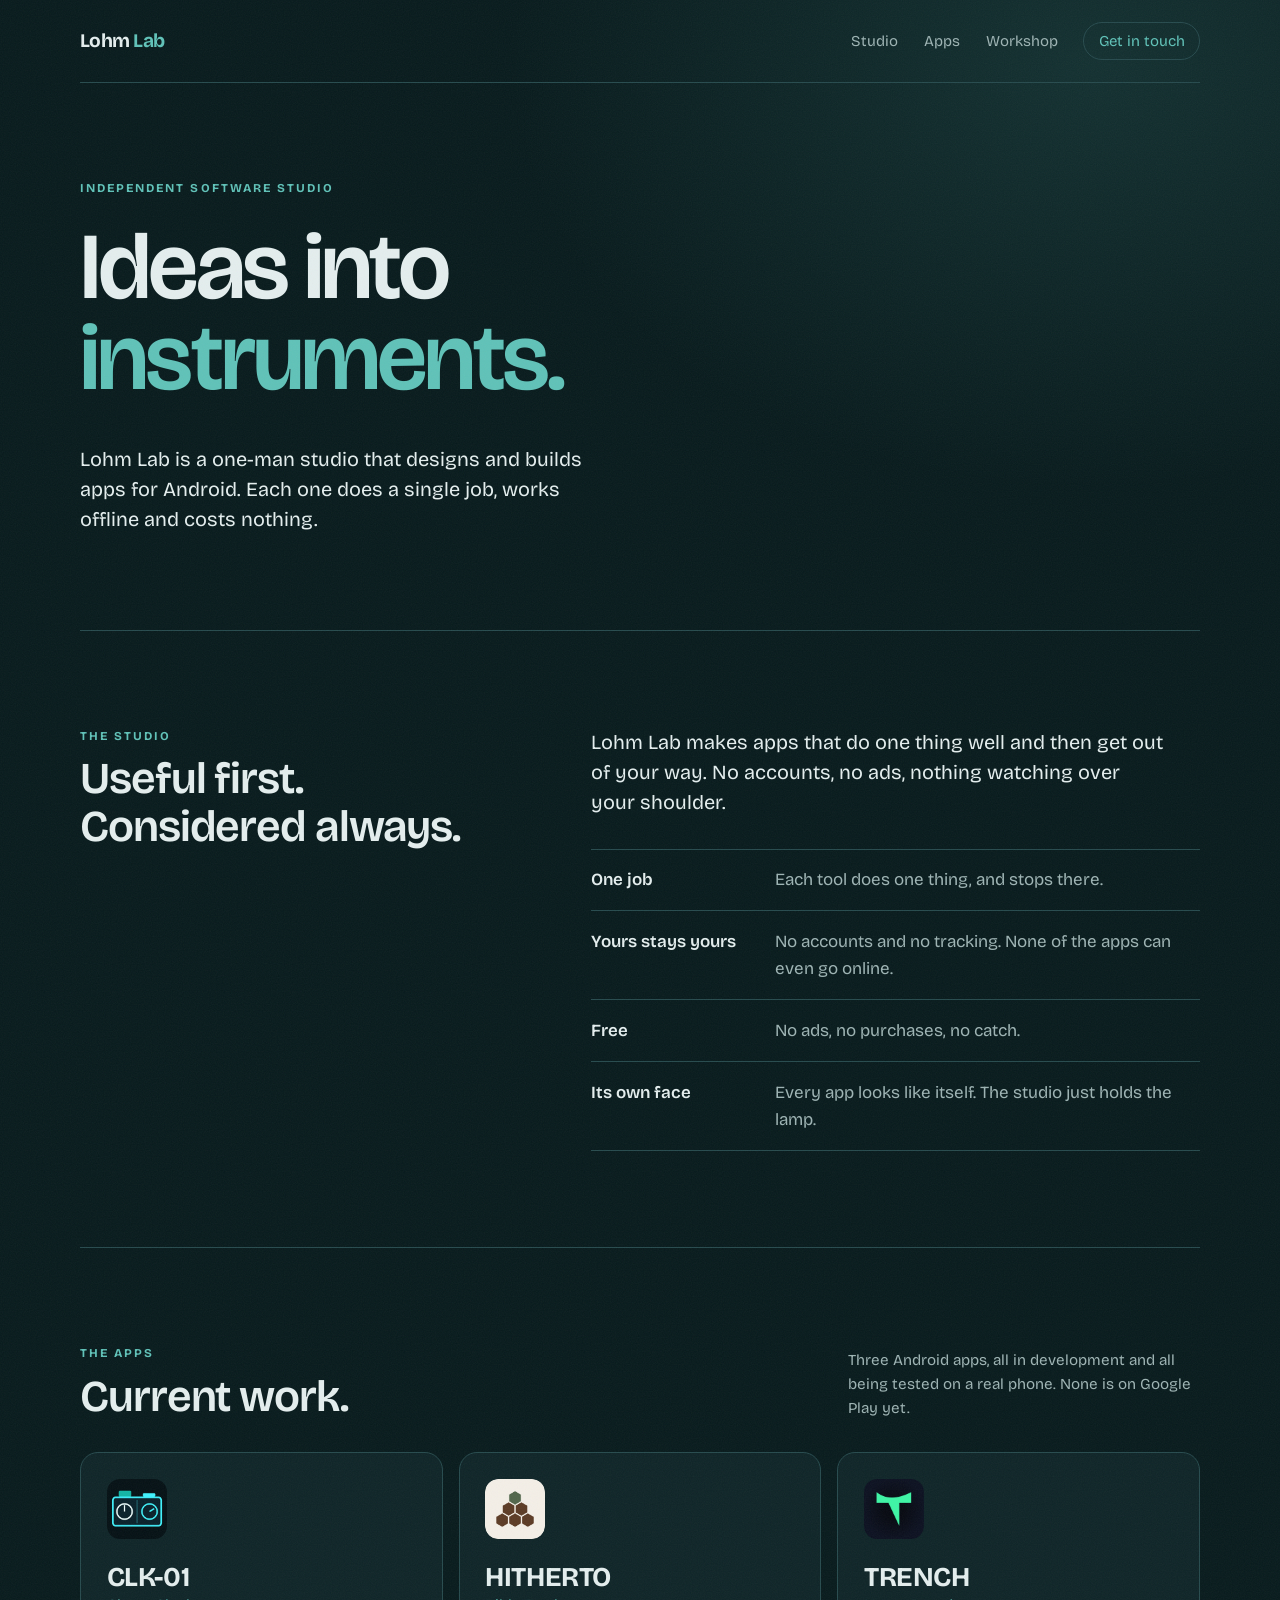
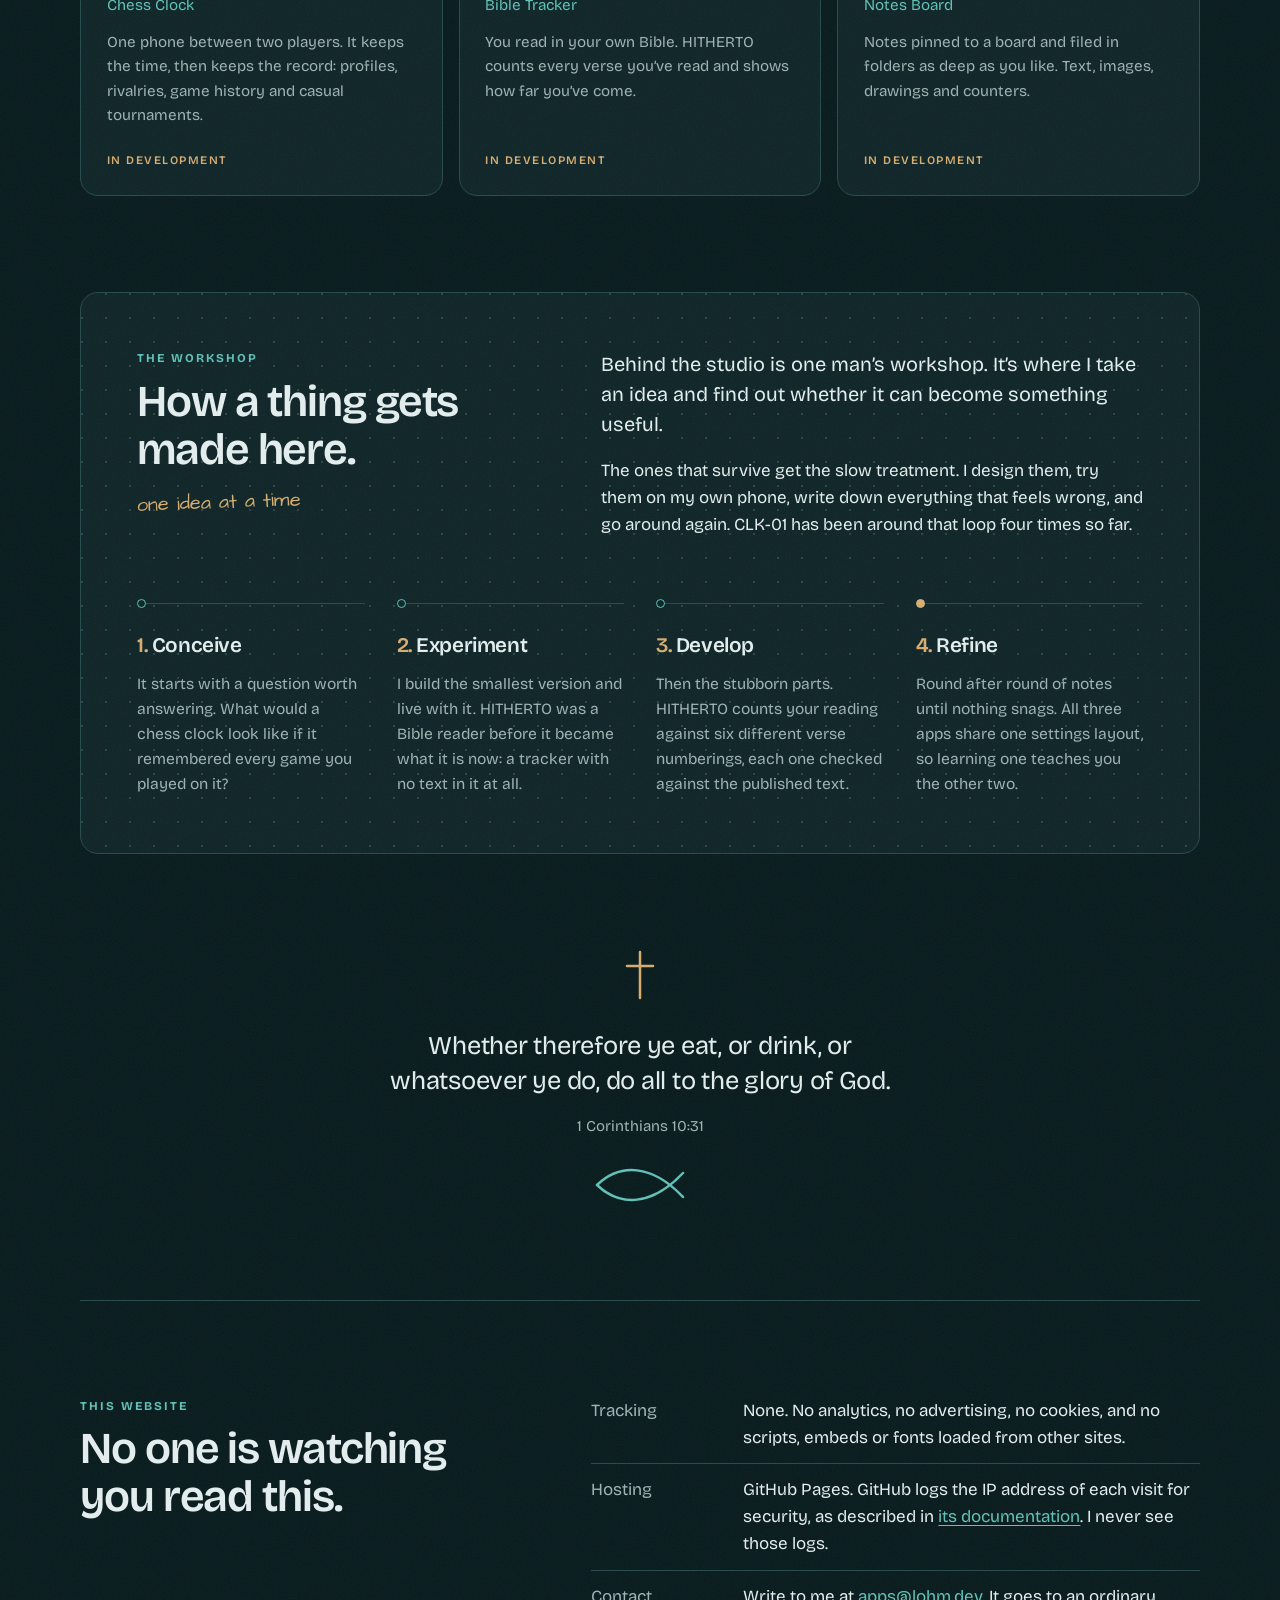
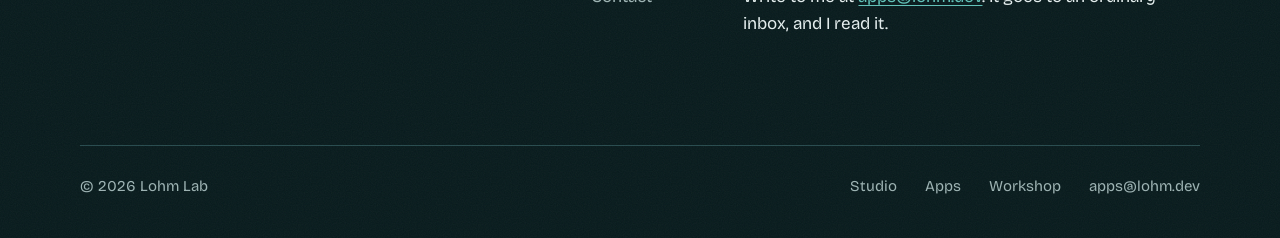
==== commit 55289e17: "Add files via upload" ====
--- a/index.html
+++ b/index.html
@@ -6,7 +6,7 @@
 <title>Lohm Lab | Ideas into instruments</title>
 <meta name="description" content="Lohm Lab is a one-man software studio making free, offline Android apps: CLK-01, a chess clock; HITHERTO, a Bible reading tracker; and TRENCH, a notes board.">
 <link rel="canonical" href="https://lohm.dev/">
-<meta name="theme-color" content="#091A17">
+<meta name="theme-color" content="#071A1C">
 <meta property="og:site_name" content="Lohm Lab">
 <meta property="og:type" content="website">
 <meta property="og:title" content="Lohm Lab | Ideas into instruments">
@@ -134,7 +134,7 @@
     <blockquote>Whether therefore ye eat, or drink, or whatsoever ye do,
     do all to the glory of God.</blockquote>
     <cite>1 Corinthians 10:31</cite>
-    <svg width="92" height="38" viewBox="0 0 92 38" role="img" aria-label="An ichthys, the fish symbol"><path d="M3 19C26-3 58-2 89 31M3 19c23 22 55 21 86-12" fill="none" stroke="#73CDB5" stroke-width="2.5" stroke-linecap="round"/></svg>
+    <svg width="92" height="38" viewBox="0 0 92 38" role="img" aria-label="An ichthys, the fish symbol"><path d="M3 19C26-3 58-2 89 31M3 19c23 22 55 21 86-12" fill="none" stroke="#5FC2B8" stroke-width="2.5" stroke-linecap="round"/></svg>
   </section>
 
   <section class="wrap fineprint" id="contact">
--- a/assets/site.css
+++ b/assets/site.css
@@ -1,10 +1,10 @@
 /* Lohm Lab — lohm.dev
    One stylesheet for every page. The legal pages add /legal.css on top.
 
-   The homepage is the Lab: the studio's own dark green look. One section
+   The homepage is the Lab: the studio's own Ink-well teal look. One section
    of it, the workshop, has dot-grid paper and handwritten notes.
    Each app page opens in that app's default colors and typeface, then
-   settles back into studio green with the app's accent.
+   settles back into Ink-well with the app's accent.
 
    Type: Bricolage Grotesque for the studio, Architects Daughter for the
    handwritten notes, and each app's own face on its own page.
@@ -50,15 +50,15 @@
 :root {
   color-scheme: dark;
 
-  /* Studio color */
-  --bg: #091A17;             /* deep green-black */
-  --surface: #10241F;        /* cards */
-  --surface-2: #163029;      /* raised detail */
-  --line: #29483D;           /* rules and borders */
-  --ink: #E6EEE8;            /* text */
-  --muted: #A0B2A8;          /* secondary text */
-  --accent: #73CDB5;         /* sea green: the studio's color */
-  --accent-strong: #9BE2CE;  /* hover */
+  /* Studio color: Ink-well */
+  --bg: #071A1C;             /* ink-well: deep teal-black */
+  --surface: #0E2427;        /* cards */
+  --surface-2: #142F33;      /* raised detail */
+  --line: #264A4D;           /* rules and borders */
+  --ink: #E4EEEE;            /* text */
+  --muted: #9DB3B3;          /* secondary text */
+  --accent: #5FC2B8;         /* ink-well teal: the studio's color */
+  --accent-strong: #8ADDD4;  /* hover */
   --amber: #D6AD70;          /* status and small marks only */
 
   /* Type */
@@ -78,11 +78,11 @@
 /* Each app's default look, copied from the apps. */
 
 .theme-clk-01 {
-  --p-bg: #041014;
+  --p-bg: #05090A;
   --p-text: #E8FFFD;
-  --p-dim: #7FA8AB;
+  --p-dim: #86A9AC;
   --p-accent: #3FF2FF;
-  --p-line: #1C5C66;
+  --p-line: #1E3A3E;
   --p-font: "Droid Sans Mono", ui-monospace, Menlo, monospace;
   --p-weight: 400;
   --p-radius: 2px;
@@ -91,16 +91,16 @@
 }
 
 .theme-hitherto {
-  --p-bg: #EEE4D2;
-  --p-text: #33241A;
-  --p-dim: #725F4C;
-  --p-accent: #6A3812;
-  --p-line: #C4AF8D;
+  --p-bg: #F4EFE7;
+  --p-text: #2B1E16;
+  --p-dim: #655546;
+  --p-accent: #5B3A24;
+  --p-line: #CDBDA6;
   --p-font: "Lora", Georgia, serif;
   --p-weight: 600;
   --p-radius: 18px;
   --accent: #D7C5A7;
-  --accent-strong: #EEE4D2;
+  --accent-strong: #F4EFE7;
 }
 
 .theme-trench {
@@ -144,7 +144,7 @@
 
 /* A soft sea-green glow behind the top of the homepage. */
 body.home {
-  background-image: radial-gradient(52rem 38rem at 85% 4rem, rgba(115, 205, 181, 0.13), transparent 70%);
+  background-image: radial-gradient(52rem 38rem at 85% 4rem, rgba(95, 194, 184, 0.13), transparent 70%);
   background-repeat: no-repeat;
 }
 
@@ -352,7 +352,7 @@
   margin-block: 0 var(--gap);
   padding: clamp(1.5rem, 5vw, 3.5rem);
   background-color: var(--surface);
-  background-image: radial-gradient(circle at 1px 1px, rgba(160, 178, 168, 0.22) 1px, transparent 1.5px);
+  background-image: radial-gradient(circle at 1px 1px, rgba(157, 179, 179, 0.22) 1px, transparent 1.5px);
   background-size: 24px 24px;
   border: 1px solid var(--line);
   border-radius: var(--radius);
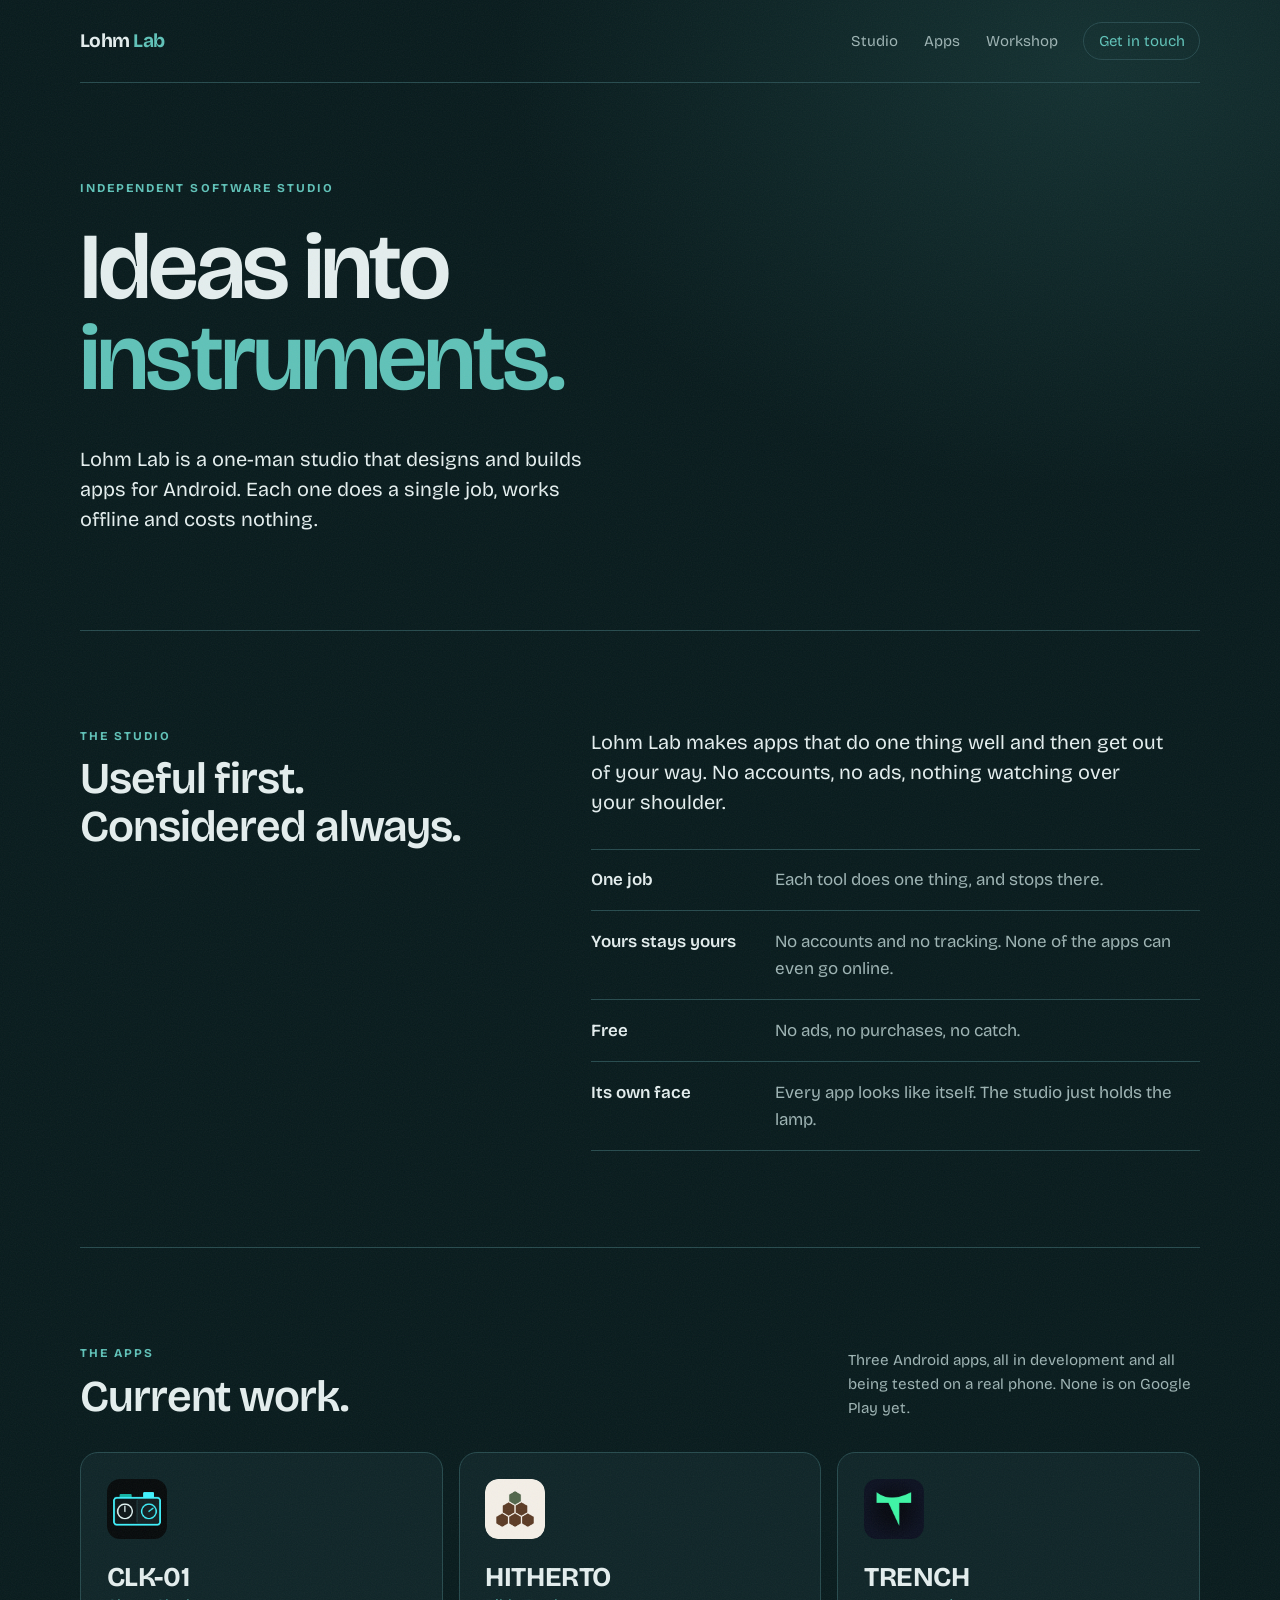
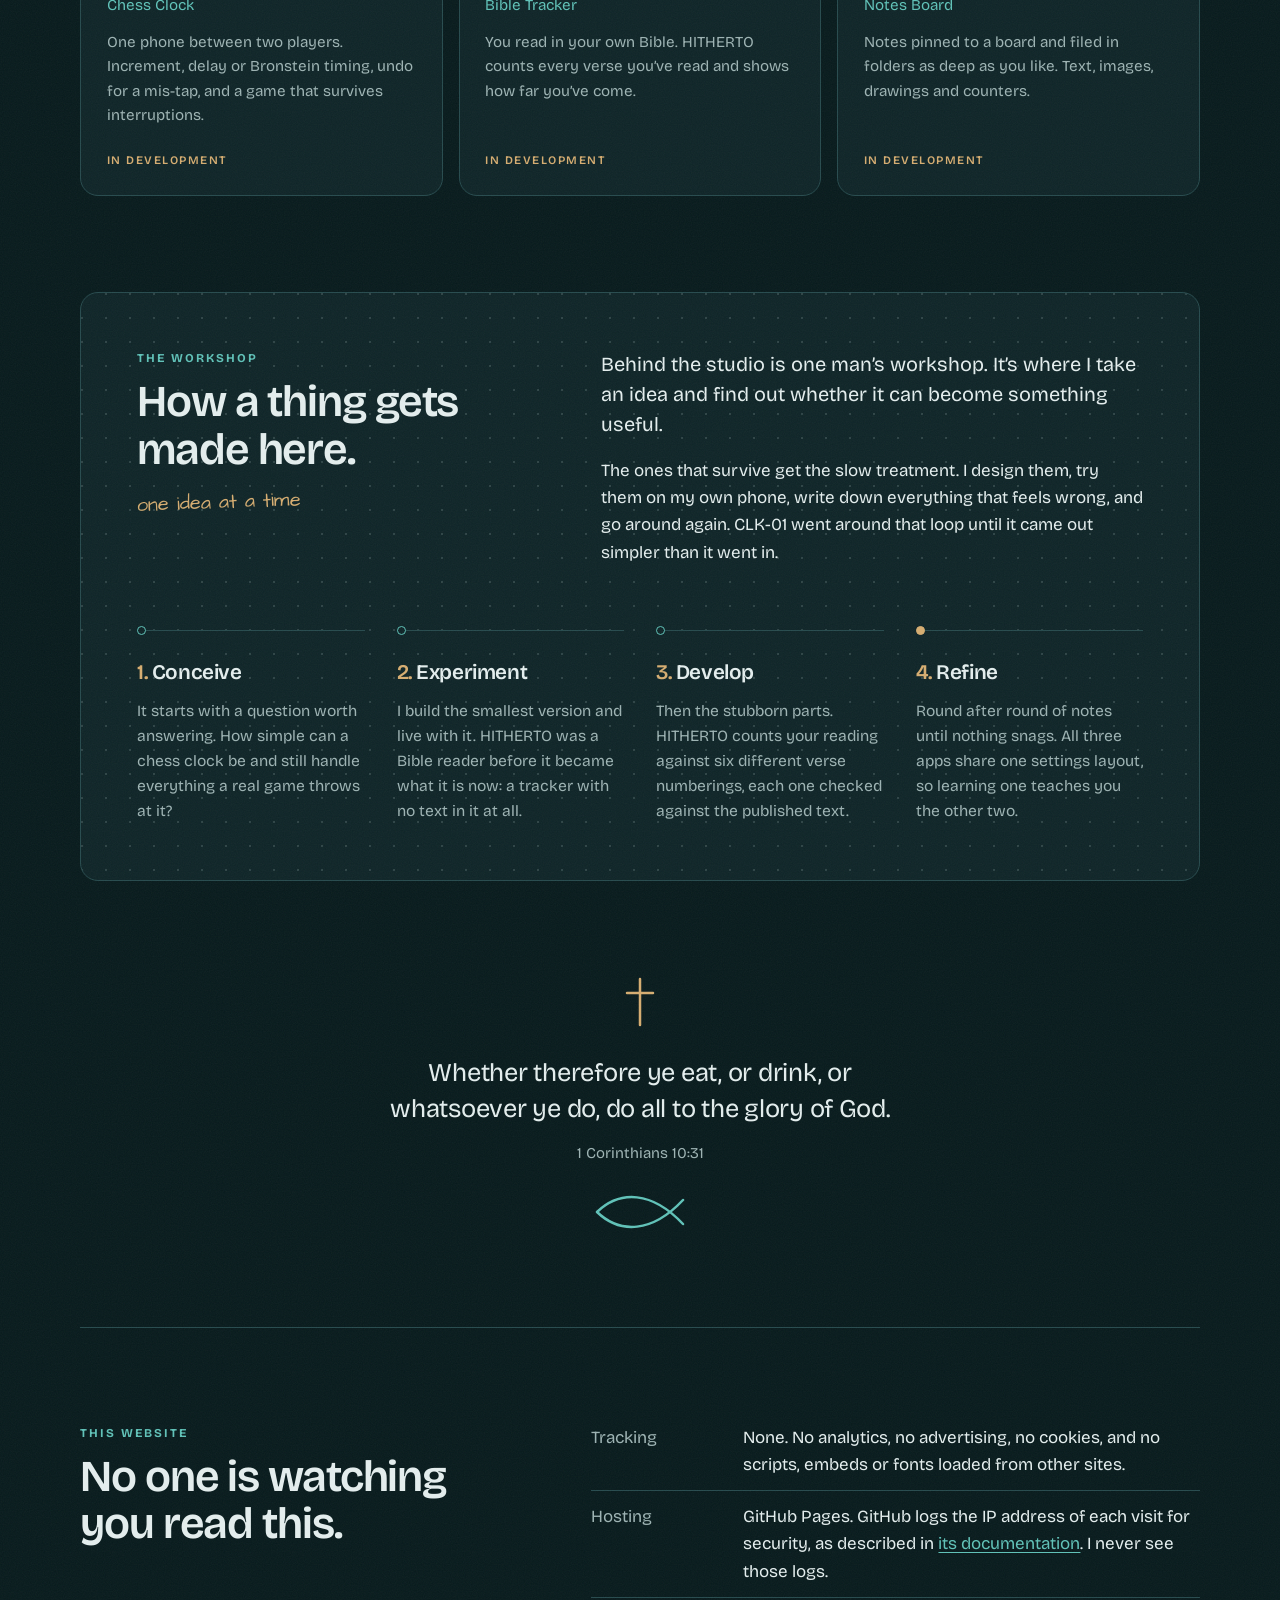
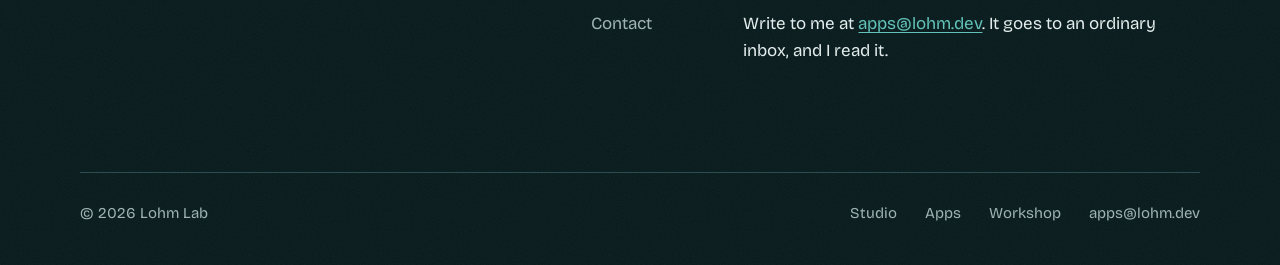
==== commit b7bfcecb: "Add files via upload" ====
--- a/index.html
+++ b/index.html
@@ -77,7 +77,7 @@
           <img src="/assets/icons/clk-01.png" alt="" width="60" height="60">
           <h3>CLK-01</h3>
           <p class="kind">Chess Clock</p>
-          <p class="what">One phone between two players. It keeps the time, then keeps the record: profiles, rivalries, game history and casual tournaments.</p>
+          <p class="what">One phone between two players. Increment, delay or Bronstein timing, undo for a mis-tap, and a game that survives interruptions.</p>
           <p class="status">In development</p>
         </a>
       </li>
@@ -116,12 +116,12 @@
         useful.</p>
         <p>The ones that survive get the slow treatment. I design them,
         try them on my own phone, write down everything that feels wrong,
-        and go around again. CLK-01 has been around that loop four times
-        so far.</p>
+        and go around again. CLK-01 went around that loop until it came
+        out simpler than it went in.</p>
       </div>
     </div>
     <ol class="steps">
-      <li><h3>Conceive</h3><p>It starts with a question worth answering. What would a chess clock look like if it remembered every game you played on it?</p></li>
+      <li><h3>Conceive</h3><p>It starts with a question worth answering. How simple can a chess clock be and still handle everything a real game throws at it?</p></li>
       <li><h3>Experiment</h3><p>I build the smallest version and live with it. HITHERTO was a Bible reader before it became what it is now: a tracker with no text in it at all.</p></li>
       <li><h3>Develop</h3><p>Then the stubborn parts. HITHERTO counts your reading against six different verse numberings, each one checked against the published text.</p></li>
       <li><h3>Refine</h3><p>Round after round of notes until nothing snags. All three apps share one settings layout, so learning one teaches you the other two.</p></li>
--- a/assets/site.css
+++ b/assets/site.css
@@ -775,7 +775,7 @@
   list-style: none;
 }
 
-.others li {
+.band-body .others li {
   margin: 0;
 }
 
